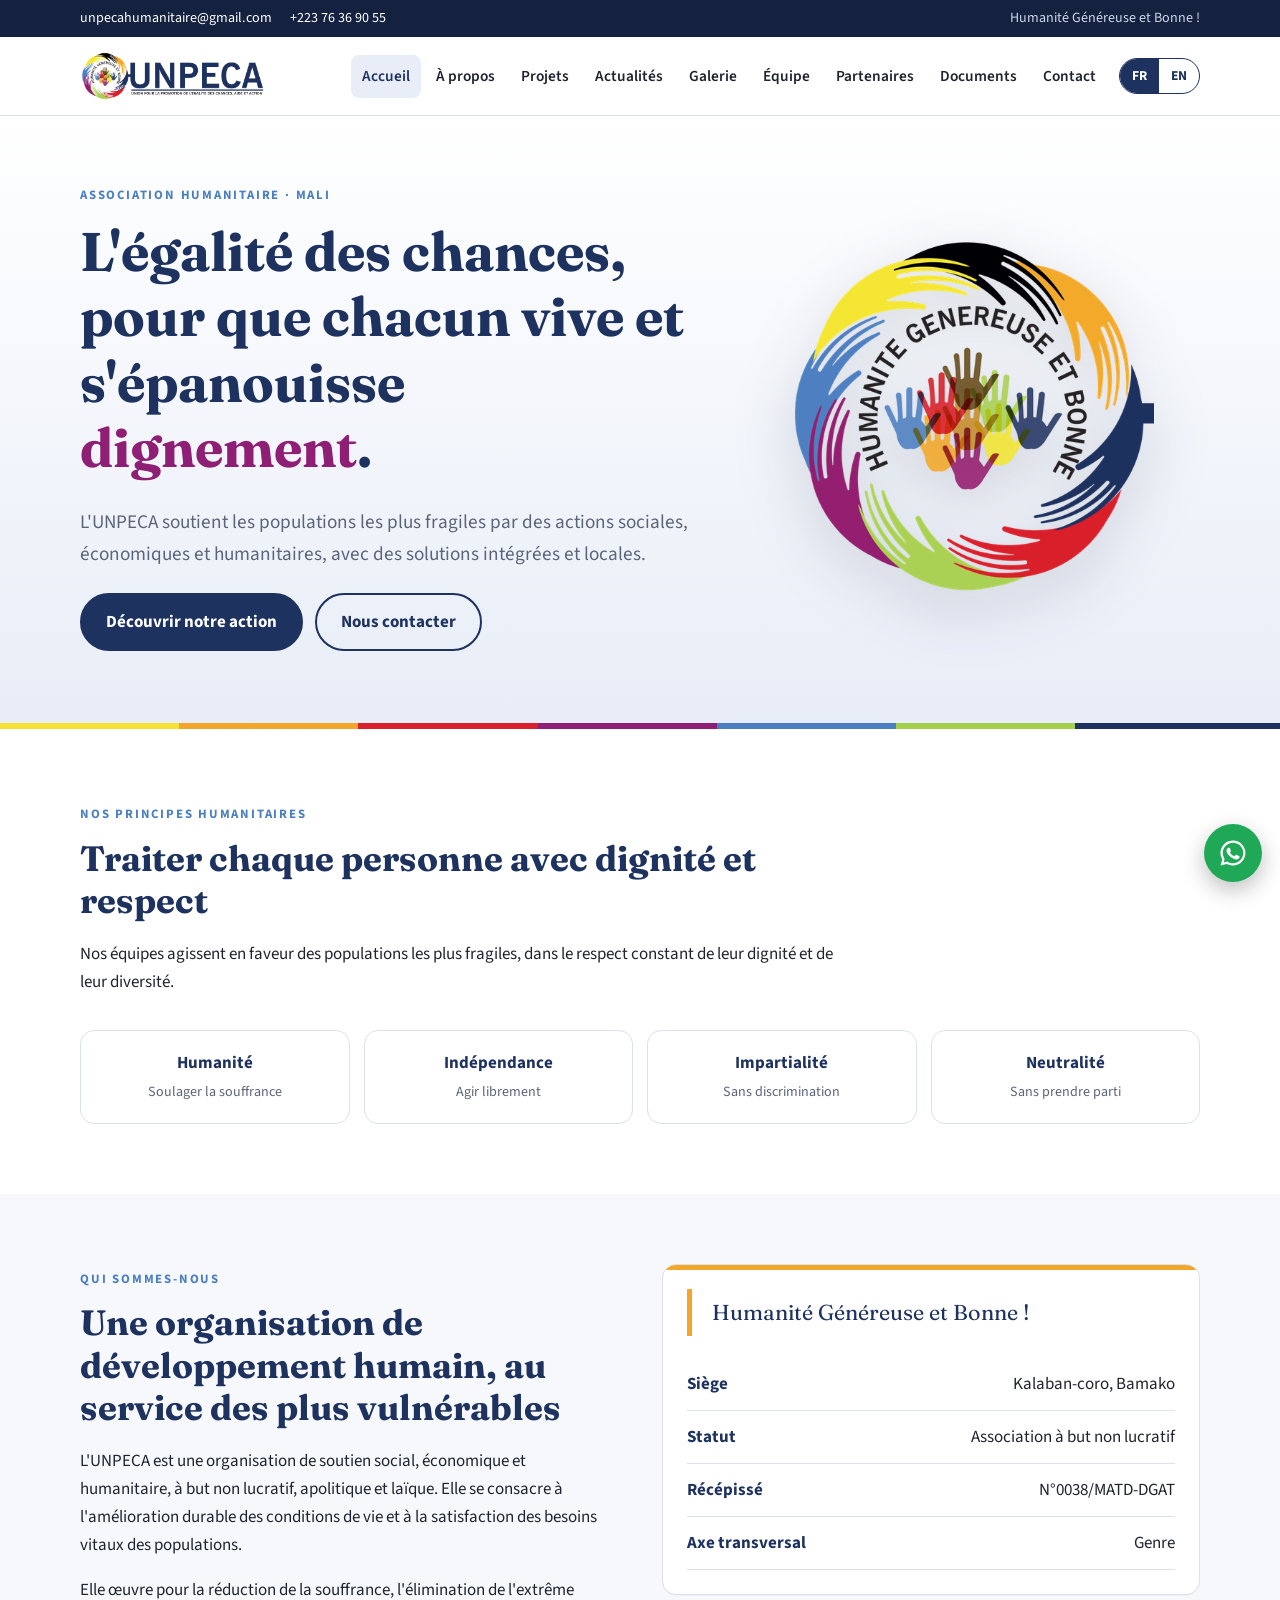
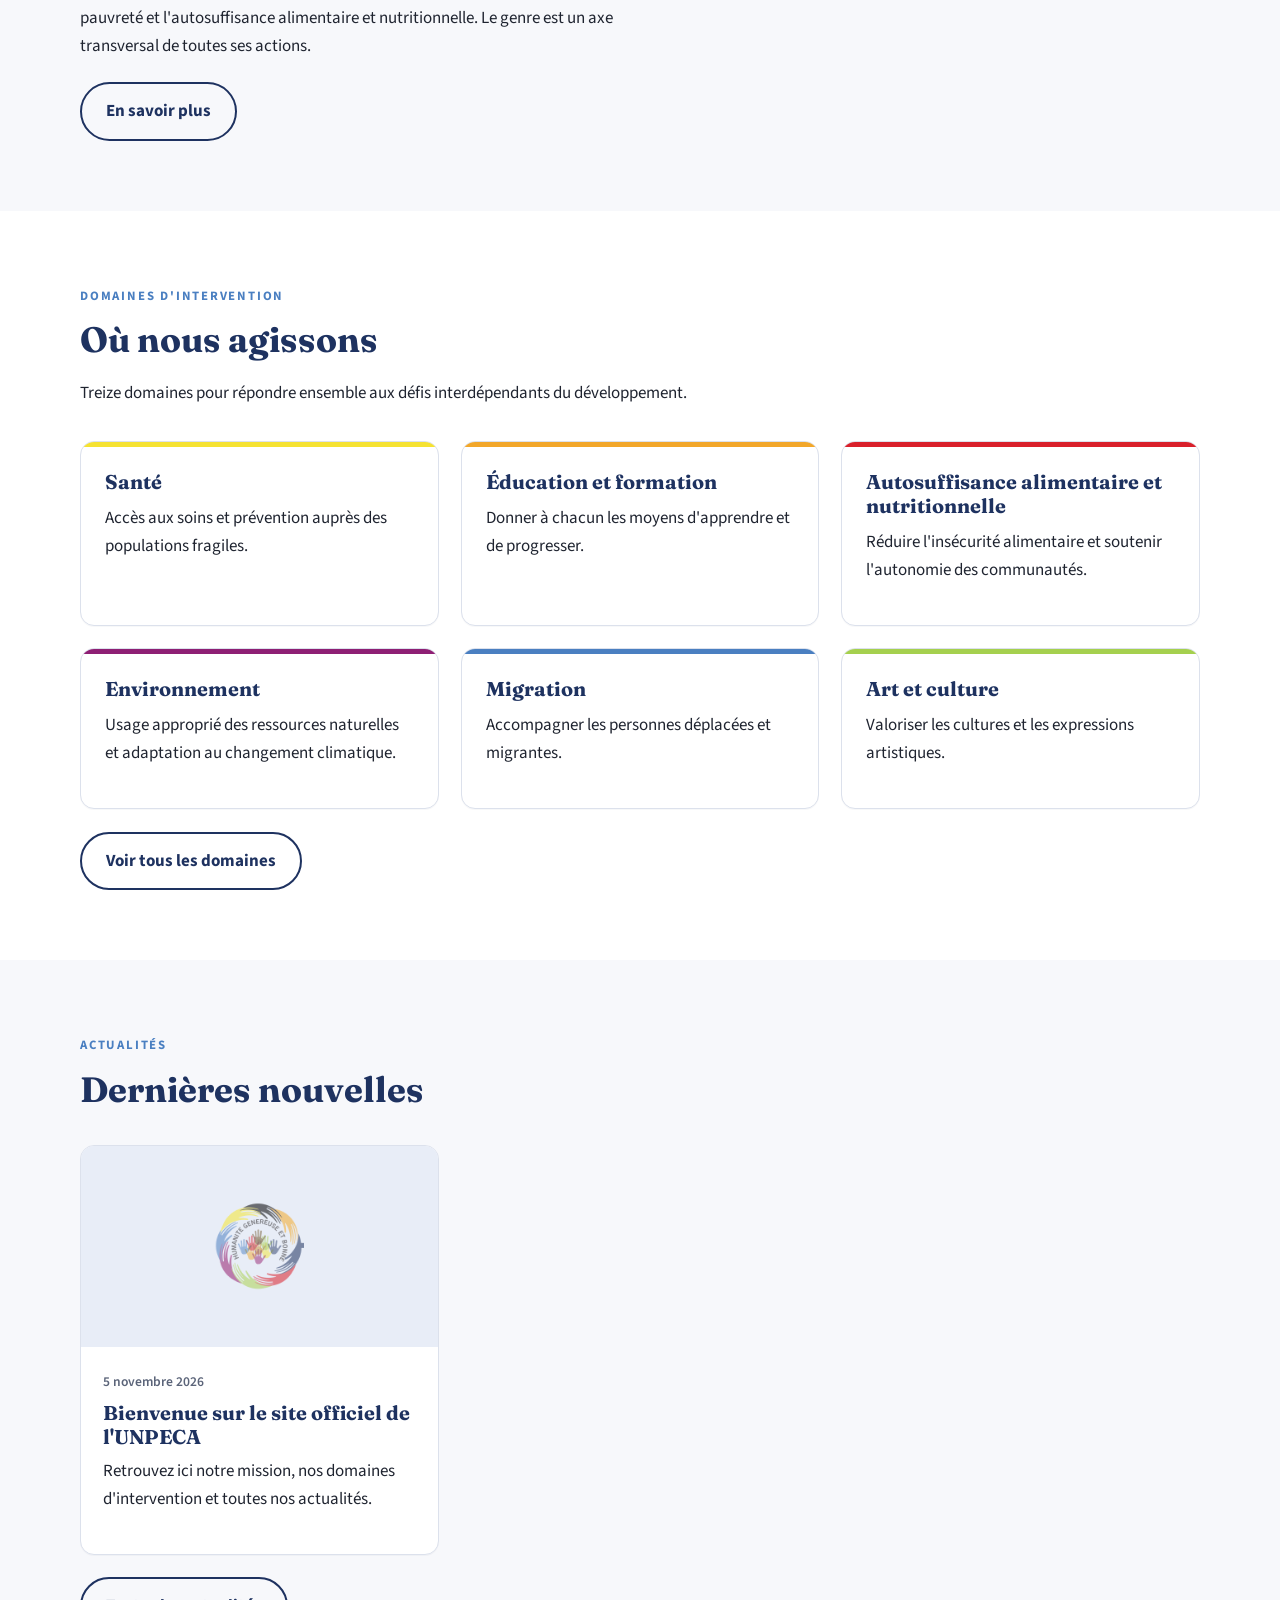
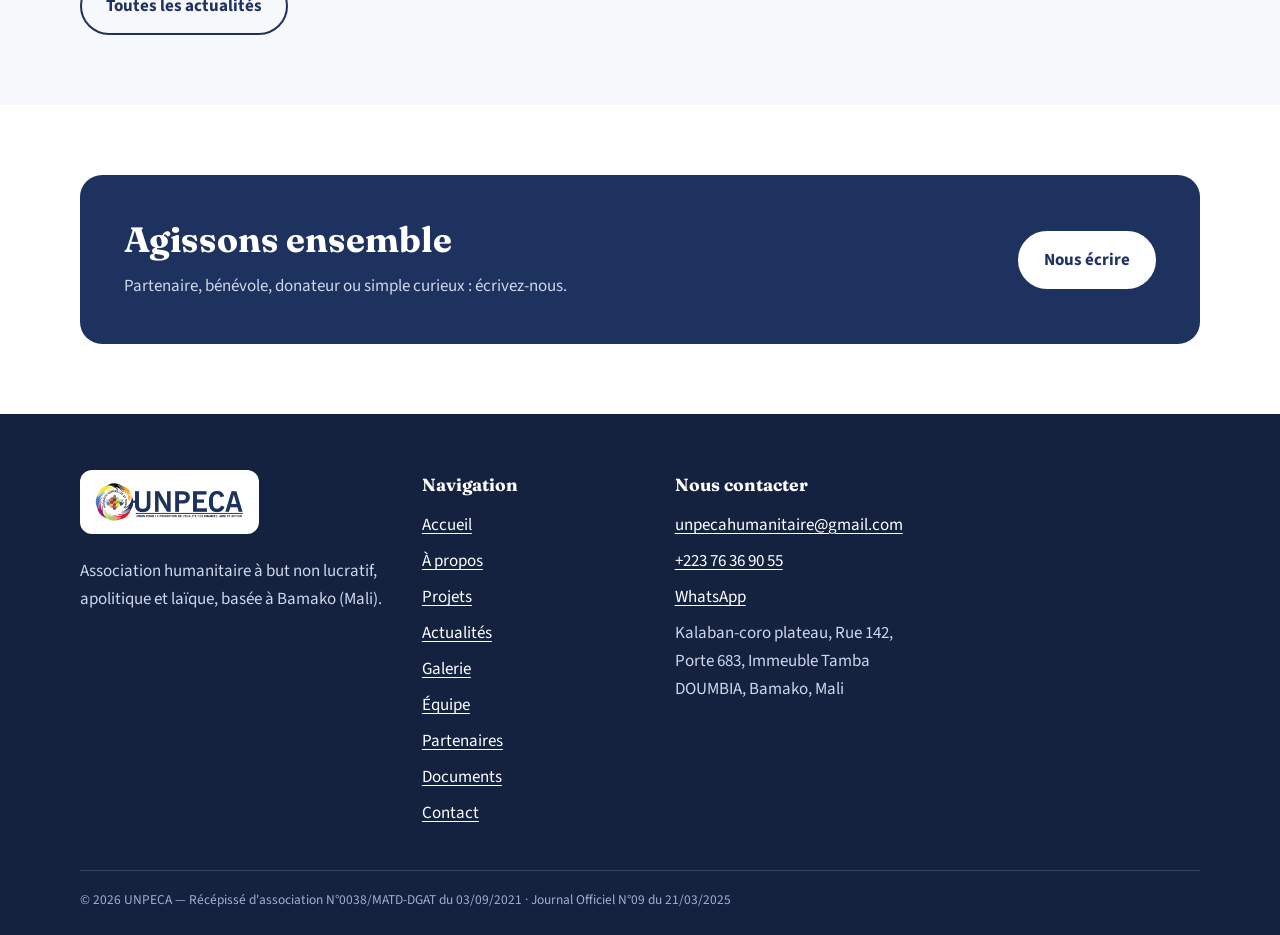
==== index.html @ 77f6852a "Add files via upload" ====
<!doctype html>
<html lang="fr" data-title-fr="Accueil — UNPECA" data-title-en="Home — UNPECA">
<head>
<meta charset="utf-8">
<meta name="viewport" content="width=device-width, initial-scale=1">
<title>Accueil — UNPECA</title>
<meta name="description" content="UNPECA, Union pour la promotion de l'égalité des chances, aide et action : association humanitaire basée à Bamako, Mali.">
<meta property="og:title" content="Accueil — UNPECA">
<meta property="og:description" content="UNPECA, Union pour la promotion de l'égalité des chances, aide et action : association humanitaire basée à Bamako, Mali.">
<meta property="og:type" content="website">
<meta name="theme-color" content="#1E3260">
<link rel="icon" type="image/png" href="assets/favicon.png">
<link rel="apple-touch-icon" href="assets/favicon.png">
<link rel="preconnect" href="https://fonts.googleapis.com">
<link rel="preconnect" href="https://fonts.gstatic.com" crossorigin>
<link href="https://fonts.googleapis.com/css2?family=Fraunces:opsz,wght@9..144,600;9..144,700&family=Source+Sans+3:wght@400;600;700&display=swap" rel="stylesheet">
<link rel="stylesheet" href="css/style.css">
</head>
<body>
<a class="skip" href="#contenu"><span class="fr">Aller au contenu</span><span class="en">Skip to content</span></a>
<div class="topbar"><div class="wrap">
  <div class="tb-left">
    <a href="mailto:unpecahumanitaire@gmail.com">unpecahumanitaire@gmail.com</a>
    <a href="tel:+22376369055">+223 76 36 90 55</a>
  </div>
  <span class="hide-sm"><span class="fr">Humanité Généreuse et Bonne !</span><span class="en">Generous and Kind Humanity!</span></span>
</div></div>
<header class="site"><div class="wrap">
  <a class="brand" href="index.html" aria-label="UNPECA — Accueil / Home"><img src="assets/logo-web.png" alt="UNPECA — Union pour la promotion de l'égalité des chances, aide et action" width="186" height="54"></a>
  <button class="burger" aria-label="Menu" aria-expanded="false"><svg viewBox="0 0 24 24" fill="none" stroke="currentColor" stroke-width="2" stroke-linecap="round" aria-hidden="true"><path d="M4 7h16M4 12h16M4 17h16"/></svg></button>
  <nav class="main" aria-label="Navigation principale">
    <a href="index.html" aria-current="page"><span class="fr">Accueil</span><span class="en">Home</span></a><a href="a-propos.html"><span class="fr">À propos</span><span class="en">About</span></a><a href="projets.html"><span class="fr">Projets</span><span class="en">Programmes</span></a><a href="actualites.html"><span class="fr">Actualités</span><span class="en">News</span></a><a href="galerie.html"><span class="fr">Galerie</span><span class="en">Gallery</span></a><a href="equipe.html"><span class="fr">Équipe</span><span class="en">Team</span></a><a href="partenaires.html"><span class="fr">Partenaires</span><span class="en">Partners</span></a><a href="documents.html"><span class="fr">Documents</span><span class="en">Documents</span></a><a href="contact.html"><span class="fr">Contact</span><span class="en">Contact</span></a>
    <div class="lang" role="group" aria-label="Langue / Language">
      <button type="button" data-lang="fr" aria-pressed="true">FR</button>
      <button type="button" data-lang="en" aria-pressed="false">EN</button>
    </div>
  </nav>
</div></header>
<main id="contenu">


<section class="hero"><div class="wrap">
  <div>
    <span class="eyebrow"><span class="fr">Association humanitaire · Mali</span><span class="en">Humanitarian association · Mali</span></span>
    <h1><span class="fr">L'égalité des chances, pour que chacun vive et s'épanouisse <span class="accent">dignement</span>.</span><span class="en">Equal opportunities, so that everyone can live and flourish <span class="accent">with dignity</span>.</span></h1>
    <p class="lead"><span class="fr">L'UNPECA soutient les populations les plus fragiles par des actions sociales, économiques et humanitaires, avec des solutions intégrées et locales.</span><span class="en">UNPECA supports the most vulnerable populations through social, economic and humanitarian action, with integrated, locally-led solutions.</span></p>
    <div class="btn-row">
      <a class="btn" href="projets.html"><span class="fr">Découvrir notre action</span><span class="en">Discover our work</span></a>
      <a class="btn ghost" href="contact.html"><span class="fr">Nous contacter</span><span class="en">Contact us</span></a>
    </div>
  </div>
  <div class="hero-art"><img src="assets/emblem-512.png" alt="Emblème de l'UNPECA : des mains de toutes les couleurs réunies en cercle" width="420" height="420"></div>
</div></section>
<div class="colorbar"></div>

<section class="block"><div class="wrap">
  <div class="section-head">
    <span class="eyebrow"><span class="fr">Nos principes humanitaires</span><span class="en">Our humanitarian principles</span></span>
    <h2><span class="fr">Traiter chaque personne avec dignité et respect</span><span class="en">Treating every person with dignity and respect</span></h2>
    <p class="fr">Nos équipes agissent en faveur des populations les plus fragiles, dans le respect constant de leur dignité et de leur diversité.</p><p class="en">Our teams act for the most vulnerable populations, with constant respect for their dignity and diversity.</p>
  </div>
  <div class="principles">
    <div class="pill"><span class="fr">Humanité</span><span class="en">Humanity</span><small><span class="fr">Soulager la souffrance</span><span class="en">Relieving suffering</span></small></div>
    <div class="pill"><span class="fr">Indépendance</span><span class="en">Independence</span><small><span class="fr">Agir librement</span><span class="en">Acting freely</span></small></div>
    <div class="pill"><span class="fr">Impartialité</span><span class="en">Impartiality</span><small><span class="fr">Sans discrimination</span><span class="en">Without discrimination</span></small></div>
    <div class="pill"><span class="fr">Neutralité</span><span class="en">Neutrality</span><small><span class="fr">Sans prendre parti</span><span class="en">Taking no side</span></small></div>
  </div>
</div></section>

<section class="block alt"><div class="wrap split">
  <div>
    <span class="eyebrow"><span class="fr">Qui sommes-nous</span><span class="en">Who we are</span></span>
    <h2><span class="fr">Une organisation de développement humain, au service des plus vulnérables</span><span class="en">A human development organisation serving the most vulnerable</span></h2>
    <p class="fr">L'UNPECA est une organisation de soutien social, économique et humanitaire, à but non lucratif, apolitique et laïque. Elle se consacre à l'amélioration durable des conditions de vie et à la satisfaction des besoins vitaux des populations.</p><p class="en">UNPECA is a non-profit, non-political and secular organisation providing social, economic and humanitarian support. It is dedicated to lasting improvement of living conditions and to meeting people's vital needs.</p>
    <p class="fr">Elle œuvre pour la réduction de la souffrance, l'élimination de l'extrême pauvreté et l'autosuffisance alimentaire et nutritionnelle. Le genre est un axe transversal de toutes ses actions.</p><p class="en">It works to reduce suffering, eliminate extreme poverty and achieve food and nutrition self-sufficiency. Gender is a cross-cutting axis of all its actions.</p>
    <div class="btn-row"><a class="btn ghost" href="a-propos.html"><span class="fr">En savoir plus</span><span class="en">Learn more</span></a></div>
  </div>
  <div class="card top" style="--c:var(--orange)">
    <p class="quote"><span class="fr">Humanité Généreuse et Bonne !</span><span class="en">Generous and Kind Humanity!</span></p>
    <ul class="facts">
      <li><b><span class="fr">Siège</span><span class="en">Headquarters</span></b><span>Kalaban-coro, Bamako</span></li>
      <li><b><span class="fr">Statut</span><span class="en">Status</span></b><span><span class="fr">Association à but non lucratif</span><span class="en">Non-profit association</span></span></li>
      <li><b><span class="fr">Récépissé</span><span class="en">Receipt</span></b><span>N°0038/MATD-DGAT</span></li>
      <li><b><span class="fr">Axe transversal</span><span class="en">Cross-cutting axis</span></b><span><span class="fr">Genre</span><span class="en">Gender</span></span></li>
    </ul>
  </div>
</div></section>

<section class="block"><div class="wrap">
  <div class="section-head">
    <span class="eyebrow"><span class="fr">Domaines d'intervention</span><span class="en">Areas of work</span></span>
    <h2><span class="fr">Où nous agissons</span><span class="en">Where we work</span></h2>
    <p class="fr">Treize domaines pour répondre ensemble aux défis interdépendants du développement.</p><p class="en">Thirteen areas to tackle the interdependent challenges of development together.</p>
  </div>
  <div class="grid g3"><div class="card top" style="--c:var(--yellow)"><h3><span class="fr">Santé</span><span class="en">Health</span></h3><p class="fr">Accès aux soins et prévention auprès des populations fragiles.</p><p class="en">Access to care and prevention for vulnerable populations.</p></div><div class="card top" style="--c:var(--orange)"><h3><span class="fr">Éducation et formation</span><span class="en">Education and training</span></h3><p class="fr">Donner à chacun les moyens d'apprendre et de progresser.</p><p class="en">Giving everyone the means to learn and progress.</p></div><div class="card top" style="--c:var(--red)"><h3><span class="fr">Autosuffisance alimentaire et nutritionnelle</span><span class="en">Food and nutrition self-sufficiency</span></h3><p class="fr">Réduire l'insécurité alimentaire et soutenir l'autonomie des communautés.</p><p class="en">Reducing food insecurity and supporting community self-reliance.</p></div><div class="card top" style="--c:var(--purple)"><h3><span class="fr">Environnement</span><span class="en">Environment</span></h3><p class="fr">Usage approprié des ressources naturelles et adaptation au changement climatique.</p><p class="en">Sound use of natural resources and adaptation to climate change.</p></div><div class="card top" style="--c:var(--blue)"><h3><span class="fr">Migration</span><span class="en">Migration</span></h3><p class="fr">Accompagner les personnes déplacées et migrantes.</p><p class="en">Supporting displaced and migrant people.</p></div><div class="card top" style="--c:var(--green)"><h3><span class="fr">Art et culture</span><span class="en">Arts and culture</span></h3><p class="fr">Valoriser les cultures et les expressions artistiques.</p><p class="en">Promoting cultures and artistic expression.</p></div></div>
  <div class="btn-row"><a class="btn ghost" href="projets.html"><span class="fr">Voir tous les domaines</span><span class="en">See all areas</span></a></div>
</div></section>

<section class="block alt"><div class="wrap">
  <div class="section-head">
    <span class="eyebrow"><span class="fr">Actualités</span><span class="en">News</span></span>
    <h2><span class="fr">Dernières nouvelles</span><span class="en">Latest news</span></h2>
  </div>
  <div class="grid g3" data-news="3"></div>
  <div class="btn-row"><a class="btn ghost" href="actualites.html"><span class="fr">Toutes les actualités</span><span class="en">All news</span></a></div>
</div></section>

<section class="block"><div class="wrap">
  <div class="cta">
    <div>
      <h2><span class="fr">Agissons ensemble</span><span class="en">Let's act together</span></h2>
      <p class="fr">Partenaire, bénévole, donateur ou simple curieux : écrivez-nous.</p><p class="en">Partner, volunteer, donor or simply curious: get in touch.</p>
    </div>
    <a class="btn" href="contact.html"><span class="fr">Nous écrire</span><span class="en">Write to us</span></a>
  </div>
</div></section>

<script type="application/ld+json">
{"@context": "https://schema.org", "@type": "NGO", "name": "UNPECA", "alternateName": "Union pour la Promotion de l'Égalité des Chances, Aide et Action", "email": "unpecahumanitaire@gmail.com", "telephone": "+22376369055", "address": {"@type": "PostalAddress", "streetAddress": "Kalaban-coro plateau, Rue 142, Porte 683", "addressLocality": "Bamako", "addressCountry": "ML"}}
</script>

</main>
<footer class="site"><div class="wrap">
  <div class="foot-grid">
    <div>
      <div class="foot-logo"><img src="assets/logo-web.png" alt="UNPECA" width="151" height="44"></div>
      <p class="fr">Association humanitaire à but non lucratif, apolitique et laïque, basée à Bamako (Mali).</p><p class="en">Non-profit, non-political and secular humanitarian association based in Bamako (Mali).</p>
    </div>
    <div>
      <h4><span class="fr">Navigation</span><span class="en">Navigation</span></h4>
      <ul><li><a href="index.html"><span class="fr">Accueil</span><span class="en">Home</span></a></li><li><a href="a-propos.html"><span class="fr">À propos</span><span class="en">About</span></a></li><li><a href="projets.html"><span class="fr">Projets</span><span class="en">Programmes</span></a></li><li><a href="actualites.html"><span class="fr">Actualités</span><span class="en">News</span></a></li><li><a href="galerie.html"><span class="fr">Galerie</span><span class="en">Gallery</span></a></li><li><a href="equipe.html"><span class="fr">Équipe</span><span class="en">Team</span></a></li><li><a href="partenaires.html"><span class="fr">Partenaires</span><span class="en">Partners</span></a></li><li><a href="documents.html"><span class="fr">Documents</span><span class="en">Documents</span></a></li><li><a href="contact.html"><span class="fr">Contact</span><span class="en">Contact</span></a></li></ul>
    </div>
    <div>
      <h4><span class="fr">Nous contacter</span><span class="en">Contact us</span></h4>
      <ul>
        <li><a href="mailto:unpecahumanitaire@gmail.com">unpecahumanitaire@gmail.com</a></li>
        <li><a href="tel:+22376369055">+223 76 36 90 55</a></li>
        <li><a href="https://wa.me/22376369055?text=Bonjour%20UNPECA%2C%20" target="_blank" rel="noopener">WhatsApp</a></li>
        <li><span class="fr">Kalaban-coro plateau, Rue 142, Porte 683, Immeuble Tamba DOUMBIA, Bamako, Mali</span><span class="en">Kalaban-coro plateau, Street 142, Door 683, Tamba DOUMBIA Building, Bamako, Mali</span></li>
      </ul>
    </div>
    <div>
      <h4><span class="fr">Suivez-nous</span><span class="en">Follow us</span></h4>
      <div class="social" data-social></div>
    </div>
  </div>
  <div class="legal">
    © 2026 UNPECA — <span class="fr">Récépissé d'association</span><span class="en">Association receipt</span> N°0038/MATD-DGAT <span class="fr">du</span><span class="en">of</span> 03/09/2021 · <span class="fr">Journal Officiel</span><span class="en">Official Gazette</span> N°09 <span class="fr">du</span><span class="en">of</span> 21/03/2025
  </div>
</div></footer>
<a class="wa-float" href="https://wa.me/22376369055?text=Bonjour%20UNPECA%2C%20" target="_blank" rel="noopener" aria-label="WhatsApp"><svg viewBox="0 0 24 24" aria-hidden="true"><path d="M12 2a10 10 0 0 0-8.6 15.1L2 22l5-1.3A10 10 0 1 0 12 2zm0 18.2c-1.5 0-3-.4-4.2-1.2l-.3-.2-3 .8.8-2.9-.2-.3A8.2 8.2 0 1 1 12 20.2zm4.5-6.1c-.2-.1-1.5-.7-1.7-.8-.2-.1-.4-.1-.6.1l-.8 1c-.1.2-.3.2-.5.1-1.4-.7-2.4-1.3-3.3-2.9-.2-.3.2-.3.7-1.1.1-.2 0-.3 0-.5l-.8-1.8c-.2-.5-.4-.4-.6-.4h-.5c-.2 0-.5.1-.7.3-.8.8-1 1.6-.9 2.4.2 1 .7 1.9 1.5 2.9 1.4 1.8 3.3 3 5.4 3.6 1.2.3 1.9.2 2.5-.2.4-.3.9-.8 1-1.4.1-.4 0-.7-.1-.8z"/></svg></a>
<script src="js/main.js" defer></script>
</body>
</html>
---- css/style.css ----
/* UNPECA — feuille de style */
:root{
  --navy:#1E3260;
  --navy-dark:#14213F;
  --navy-soft:#E8EDF7;
  --ink:#1F2430;
  --muted:#5B6479;
  --line:#DCE1EC;
  --bg:#FFFFFF;
  --paper:#F7F8FB;
  --yellow:#F5E232;
  --orange:#F2A72A;
  --red:#D9202B;
  --green:#A5D04E;
  --blue:#4A7FC1;
  --purple:#8E1F74;
  --radius:14px;
  --shadow:0 6px 24px rgba(20,33,63,.10);
  --maxw:1160px;
  --font-body:"Source Sans 3","Segoe UI",system-ui,-apple-system,Roboto,Arial,sans-serif;
  --font-display:"Fraunces",Georgia,"Times New Roman",serif;
}
*{box-sizing:border-box}
html{scroll-behavior:smooth}
body{margin:0;font-family:var(--font-body);color:var(--ink);background:var(--bg);line-height:1.65;font-size:17px;-webkit-font-smoothing:antialiased}
img{max-width:100%;display:block}
a{color:var(--navy);text-decoration-thickness:1px;text-underline-offset:3px}
a:hover{color:var(--blue)}
.wrap{max-width:var(--maxw);margin:0 auto;padding:0 20px}
h1,h2,h3{font-family:var(--font-display);color:var(--navy);line-height:1.2;margin:0 0 .5em;font-weight:700}
h1{font-size:clamp(2rem,5vw,3.4rem)}
h2{font-size:clamp(1.55rem,3.2vw,2.2rem)}
h3{font-size:1.25rem}
p{margin:0 0 1em}
.lead{font-size:1.2rem;color:var(--muted);max-width:62ch}
.eyebrow{display:inline-block;font-size:.8rem;letter-spacing:.14em;text-transform:uppercase;font-weight:700;color:var(--blue);margin-bottom:.8rem}
.skip{position:absolute;left:-999px;top:0;background:var(--navy);color:#fff;padding:10px 16px;z-index:100}
.skip:focus{left:10px;top:10px}

/* langue : un seul des deux est visible */
html[lang="fr"] .en{display:none !important}
html[lang="en"] .fr{display:none !important}

/* en-tête */
.topbar{background:var(--navy-dark);color:#cfd7ea;font-size:.88rem}
.topbar .wrap{display:flex;gap:18px;justify-content:space-between;align-items:center;padding-top:7px;padding-bottom:7px;flex-wrap:wrap}
.topbar a{color:#fff;text-decoration:none}
.topbar a:hover{text-decoration:underline;color:#fff}
.topbar .tb-left{display:flex;gap:18px;flex-wrap:wrap}
header.site{position:sticky;top:0;z-index:50;background:rgba(255,255,255,.96);backdrop-filter:blur(8px);border-bottom:1px solid var(--line)}
header.site .wrap{display:flex;align-items:center;justify-content:space-between;gap:16px;min-height:78px}
.brand img{height:54px;width:auto}
nav.main{display:flex;align-items:center;gap:4px}
nav.main a{display:block;white-space:nowrap;padding:9px 11px;border-radius:8px;text-decoration:none;color:var(--ink);font-weight:600;font-size:.96rem}
nav.main a:hover{background:var(--navy-soft);color:var(--navy)}
nav.main a[aria-current="page"]{color:var(--navy);background:var(--navy-soft)}
.lang{display:flex;border:1.5px solid var(--navy);border-radius:999px;overflow:hidden;margin-left:8px}
.lang button{border:0;background:transparent;color:var(--navy);font:inherit;font-weight:700;font-size:.85rem;padding:6px 12px;cursor:pointer}
.lang button[aria-pressed="true"]{background:var(--navy);color:#fff}
.burger{display:none;background:none;border:1.5px solid var(--line);border-radius:10px;width:44px;height:44px;cursor:pointer;color:var(--navy)}
.burger svg{width:22px;height:22px}

/* boutons */
.btn{display:inline-flex;align-items:center;gap:8px;padding:13px 24px;border-radius:999px;font-weight:700;text-decoration:none;border:2px solid var(--navy);background:var(--navy);color:#fff;cursor:pointer;font:inherit;font-weight:700;transition:transform .15s,background .15s}
.btn:hover{background:var(--navy-dark);color:#fff;transform:translateY(-1px)}
.btn.ghost{background:transparent;color:var(--navy)}
.btn.ghost:hover{background:var(--navy-soft);color:var(--navy)}
.btn.wa{background:#1FA855;border-color:#1FA855}
.btn.wa:hover{background:#178a45}
.btn-row{display:flex;gap:12px;flex-wrap:wrap;margin-top:1.4rem}

/* hero */
.hero{position:relative;overflow:hidden;background:linear-gradient(180deg,#fff 0%,var(--navy-soft) 100%)}
.hero .wrap{display:grid;grid-template-columns:1.15fr .85fr;gap:40px;align-items:center;padding-top:64px;padding-bottom:72px}
.hero h1 span.accent{color:var(--purple)}
.hero-art{display:flex;justify-content:center}
.hero-art img{width:min(420px,80%);height:auto;filter:drop-shadow(0 18px 30px rgba(20,33,63,.18));animation:float 9s ease-in-out infinite}
@keyframes float{50%{transform:translateY(-8px) rotate(1.5deg)}}
@media (prefers-reduced-motion:reduce){.hero-art img{animation:none}html{scroll-behavior:auto}}
.colorbar{height:6px;background:linear-gradient(90deg,var(--yellow) 0 14%,var(--orange) 14% 28%,var(--red) 28% 42%,var(--purple) 42% 56%,var(--blue) 56% 70%,var(--green) 70% 84%,var(--navy) 84% 100%)}
.page-hero{background:var(--navy);color:#fff;padding:54px 0 46px}
.page-hero h1{color:#fff;margin-bottom:.3em}
.page-hero p{color:#cfd7ea;max-width:62ch;margin:0;font-size:1.1rem}
.page-hero .eyebrow{color:var(--yellow)}

/* sections */
section.block{padding:70px 0}
section.alt{background:var(--paper)}
.section-head{max-width:760px;margin-bottom:34px}
.grid{display:grid;gap:22px}
.g2{grid-template-columns:repeat(2,1fr)}
.g3{grid-template-columns:repeat(3,1fr)}
.g4{grid-template-columns:repeat(4,1fr)}
.card{background:#fff;border:1px solid var(--line);border-radius:var(--radius);padding:24px;box-shadow:0 1px 0 rgba(20,33,63,.03);position:relative;overflow:hidden}
.card.top::before{content:"";position:absolute;left:0;right:0;top:0;height:5px;background:var(--c,var(--navy))}
.card h3{margin-top:.2em}
.card p:last-child{margin-bottom:0}
.principles{display:grid;grid-template-columns:repeat(4,1fr);gap:14px}
.pill{background:#fff;border:1px solid var(--line);border-radius:var(--radius);padding:18px;text-align:center;font-weight:700;color:var(--navy)}
.pill small{display:block;font-weight:400;color:var(--muted);margin-top:4px;font-size:.88rem}
.quote{border-left:5px solid var(--orange);padding:6px 0 6px 20px;font-family:var(--font-display);font-size:1.35rem;color:var(--navy);max-width:44ch}
.split{display:grid;grid-template-columns:1fr 1fr;gap:44px;align-items:start}
.facts{list-style:none;margin:0;padding:0}
.facts li{padding:12px 0;border-bottom:1px solid var(--line);display:flex;gap:12px;justify-content:space-between}
.facts li b{color:var(--navy)}
.tag{display:inline-block;background:var(--navy-soft);color:var(--navy);border-radius:999px;padding:4px 12px;font-size:.85rem;font-weight:600;margin:0 6px 8px 0}
.cta{background:var(--navy);color:#fff;border-radius:22px;padding:44px;display:flex;gap:24px;align-items:center;justify-content:space-between;flex-wrap:wrap}
.cta h2{color:#fff;margin:0 0 .3em}
.cta p{margin:0;color:#cfd7ea}
.cta .btn{background:#fff;color:var(--navy);border-color:#fff}
.cta .btn:hover{background:var(--yellow);border-color:var(--yellow);color:var(--navy-dark)}
.empty{border:2px dashed var(--line);border-radius:var(--radius);padding:30px;text-align:center;color:var(--muted);background:#fff}

/* actualités */
.news-card{display:flex;flex-direction:column;padding:0}
.news-card .thumb{aspect-ratio:16/9;background:var(--navy-soft) center/cover no-repeat;display:flex;align-items:center;justify-content:center}
.news-card .thumb img.ph{width:90px;opacity:.55}
.news-card .body{padding:20px 22px 24px}
.news-card time{font-size:.85rem;color:var(--muted);font-weight:600}
.news-card h3{margin:.3em 0 .4em}
.news-card details summary{cursor:pointer;color:var(--blue);font-weight:700;margin-top:6px}

/* galerie */
.gallery{columns:3 260px;column-gap:16px}
.gallery figure{margin:0 0 16px;break-inside:avoid;border-radius:12px;overflow:hidden;background:#fff;border:1px solid var(--line);cursor:zoom-in}
.gallery img{width:100%}
.gallery figcaption{padding:10px 14px;font-size:.92rem;color:var(--muted)}
.videos{display:grid;grid-template-columns:repeat(auto-fill,minmax(300px,1fr));gap:20px}
.video{aspect-ratio:16/9;border-radius:12px;overflow:hidden;background:#000}
.video iframe{width:100%;height:100%;border:0}
.lightbox{position:fixed;inset:0;background:rgba(10,16,32,.92);display:none;align-items:center;justify-content:center;z-index:200;padding:20px;cursor:zoom-out}
.lightbox.open{display:flex}
.lightbox img{max-height:90vh;max-width:94vw;border-radius:8px}

/* équipe, partenaires, documents */
.person{text-align:center}
.person .avatar{width:120px;height:120px;border-radius:50%;margin:0 auto 14px;background:var(--navy-soft) center/cover no-repeat;display:flex;align-items:center;justify-content:center;color:var(--navy);font-family:var(--font-display);font-size:2.2rem;font-weight:700}
.person .role{color:var(--blue);font-weight:700;font-size:.92rem;margin-bottom:.5em}
.partner{display:flex;align-items:center;justify-content:center;min-height:110px;text-align:center;font-weight:700;color:var(--navy)}
.partner img{max-height:70px;width:auto}
.doc{display:flex;gap:16px;align-items:center;justify-content:space-between;flex-wrap:wrap}
.doc h3{margin:0 0 .2em;font-size:1.1rem}
.doc p{margin:0;color:var(--muted);font-size:.95rem}

/* contact */
.contact-grid{display:grid;grid-template-columns:1fr 1.1fr;gap:34px}
.info-list{list-style:none;margin:0 0 22px;padding:0}
.info-list li{display:flex;gap:14px;padding:11px 0;border-bottom:1px solid var(--line)}
.info-list svg{flex:0 0 22px;width:22px;height:22px;color:var(--blue);margin-top:3px}
form.contact label{display:block;font-weight:700;margin:0 0 6px;color:var(--navy)}
form.contact .row{margin-bottom:16px}
form.contact input,form.contact textarea,form.contact select{width:100%;padding:12px 14px;border:1.5px solid var(--line);border-radius:10px;font:inherit;background:#fff;color:var(--ink)}
form.contact input:focus,form.contact textarea:focus{outline:3px solid rgba(74,127,193,.35);border-color:var(--blue)}
form.contact textarea{min-height:150px;resize:vertical}
.hp{position:absolute;left:-9999px}
.form-note{font-size:.9rem;color:var(--muted)}
.form-msg{margin-top:14px;padding:12px 16px;border-radius:10px;display:none}
.form-msg.ok{display:block;background:#E8F6EC;color:#14532d}
.form-msg.err{display:block;background:#FDECEC;color:#7f1d1d}
.map{border-radius:var(--radius);overflow:hidden;border:1px solid var(--line);margin-top:22px}
.map iframe{width:100%;height:300px;border:0;display:block}

/* pied de page */
footer.site{background:var(--navy-dark);color:#cfd7ea;padding:56px 0 24px;margin-top:0}
footer.site a{color:#fff}
footer.site h4{color:#fff;font-family:var(--font-display);margin:0 0 12px;font-size:1.1rem}
.foot-grid{display:grid;grid-template-columns:1.4fr 1fr 1fr 1.2fr;gap:30px}
.foot-grid ul{list-style:none;margin:0;padding:0}
.foot-grid li{margin-bottom:8px}
.foot-logo{background:#fff;border-radius:12px;padding:10px 14px;display:inline-block;margin-bottom:14px}
.foot-logo img{height:44px;width:auto}
.social{display:flex;gap:10px;flex-wrap:wrap}
.social a{width:42px;height:42px;border-radius:50%;background:rgba(255,255,255,.1);display:flex;align-items:center;justify-content:center;transition:background .15s}
.social a:hover{background:var(--orange)}
.social svg{width:20px;height:20px;fill:#fff}
.legal{border-top:1px solid rgba(255,255,255,.14);margin-top:34px;padding-top:18px;font-size:.84rem;color:#9fb0d3}
.wa-float{position:fixed;right:18px;bottom:18px;z-index:60;background:#1FA855;color:#fff;width:58px;height:58px;border-radius:50%;display:flex;align-items:center;justify-content:center;box-shadow:0 8px 22px rgba(0,0,0,.25)}
.wa-float:hover{background:#178a45;color:#fff}
.wa-float svg{width:30px;height:30px;fill:#fff}

/* mobile */
@media (max-width:980px){
  .hero .wrap{grid-template-columns:1fr;padding-top:44px;padding-bottom:50px}
  .hero-art{order:-1}.hero-art img{width:200px}
  .g3,.g4{grid-template-columns:repeat(2,1fr)}
  .principles{grid-template-columns:repeat(2,1fr)}
  .split,.contact-grid{grid-template-columns:1fr}
  .foot-grid{grid-template-columns:1fr 1fr}
}
@media (max-width:1120px){
  .burger{display:inline-flex;align-items:center;justify-content:center}
  nav.main{position:absolute;left:0;right:0;top:100%;background:#fff;border-bottom:1px solid var(--line);flex-direction:column;align-items:stretch;padding:10px 16px 16px;display:none;box-shadow:0 14px 24px rgba(20,33,63,.12)}
  nav.main.open{display:flex}
  .lang{margin:8px 0 0;align-self:flex-start}
  header.site .wrap{position:relative}
}
@media (max-width:620px){
  body{font-size:16px}
  .g2,.g3,.g4{grid-template-columns:1fr}
  .foot-grid{grid-template-columns:1fr}
  .brand img{height:44px}
  section.block{padding:52px 0}
  .cta{padding:30px 24px}
  .topbar .tb-left span.hide-sm{display:none}
}
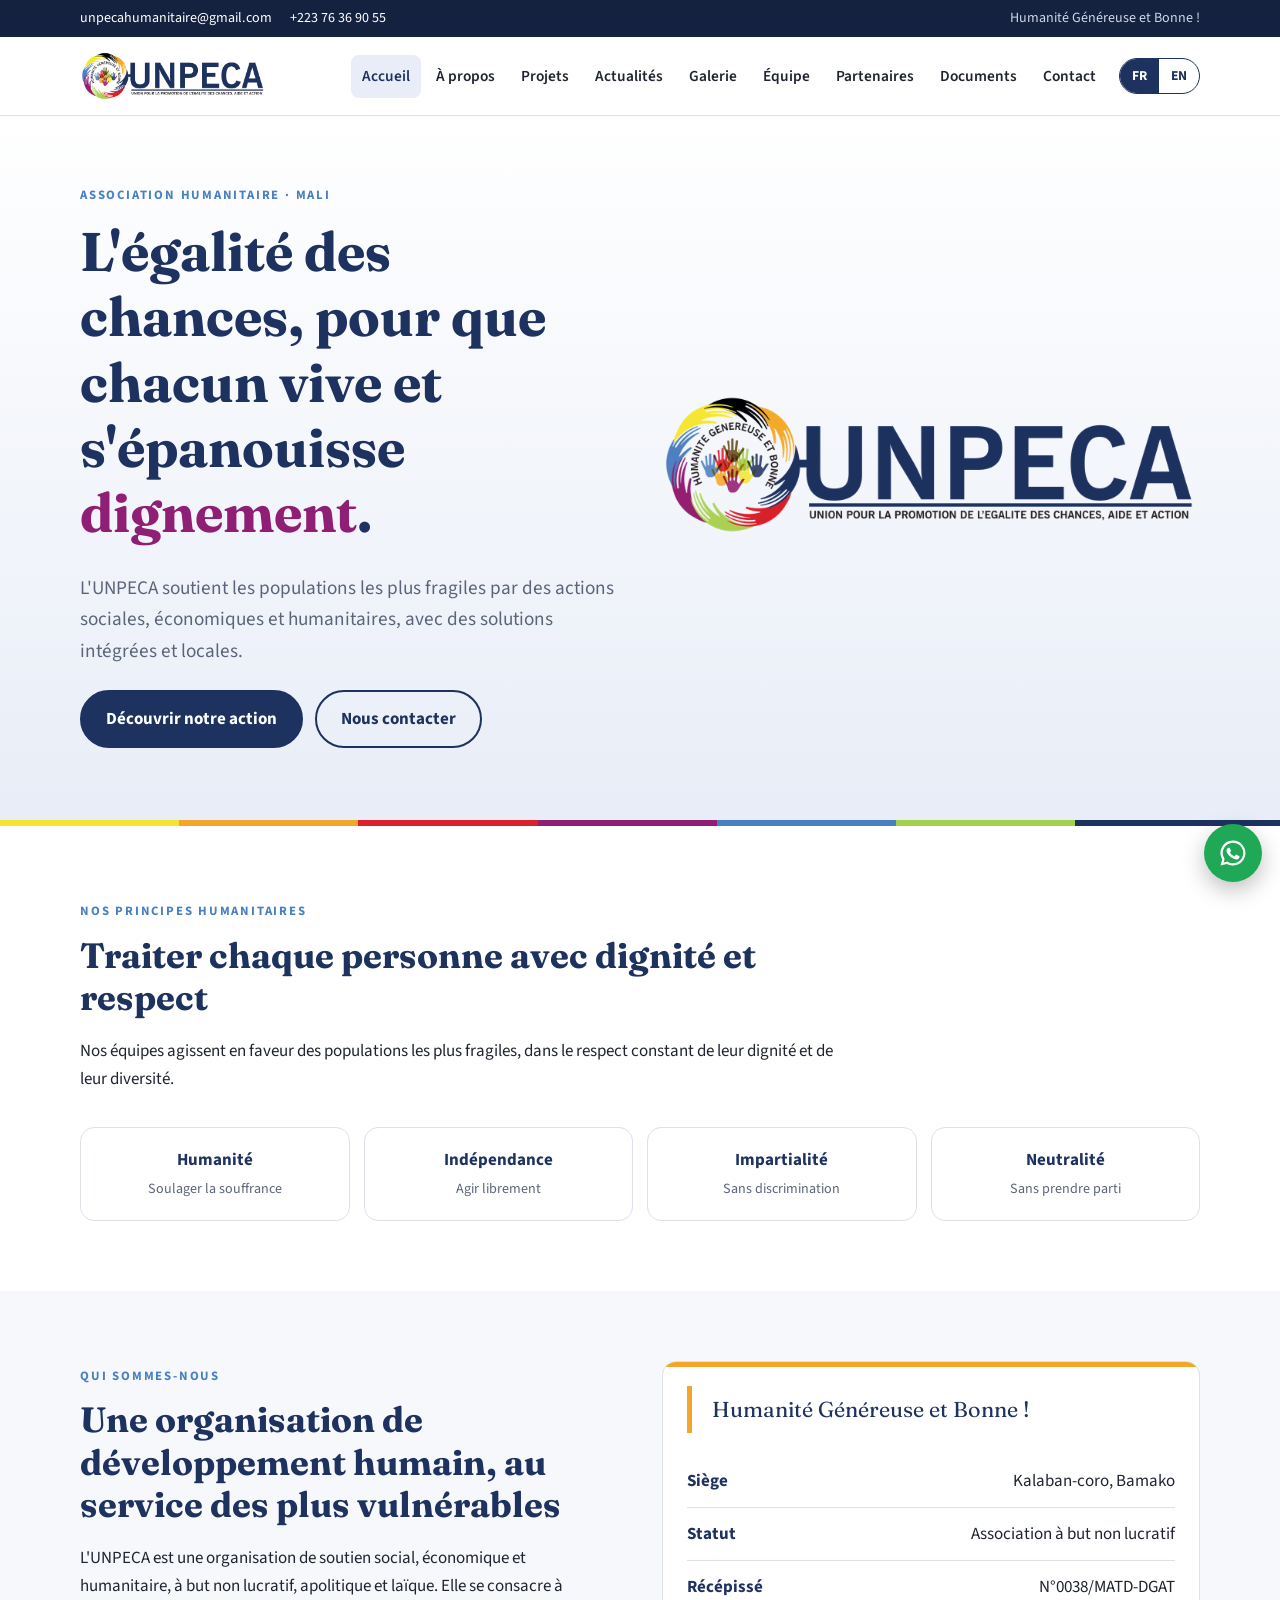
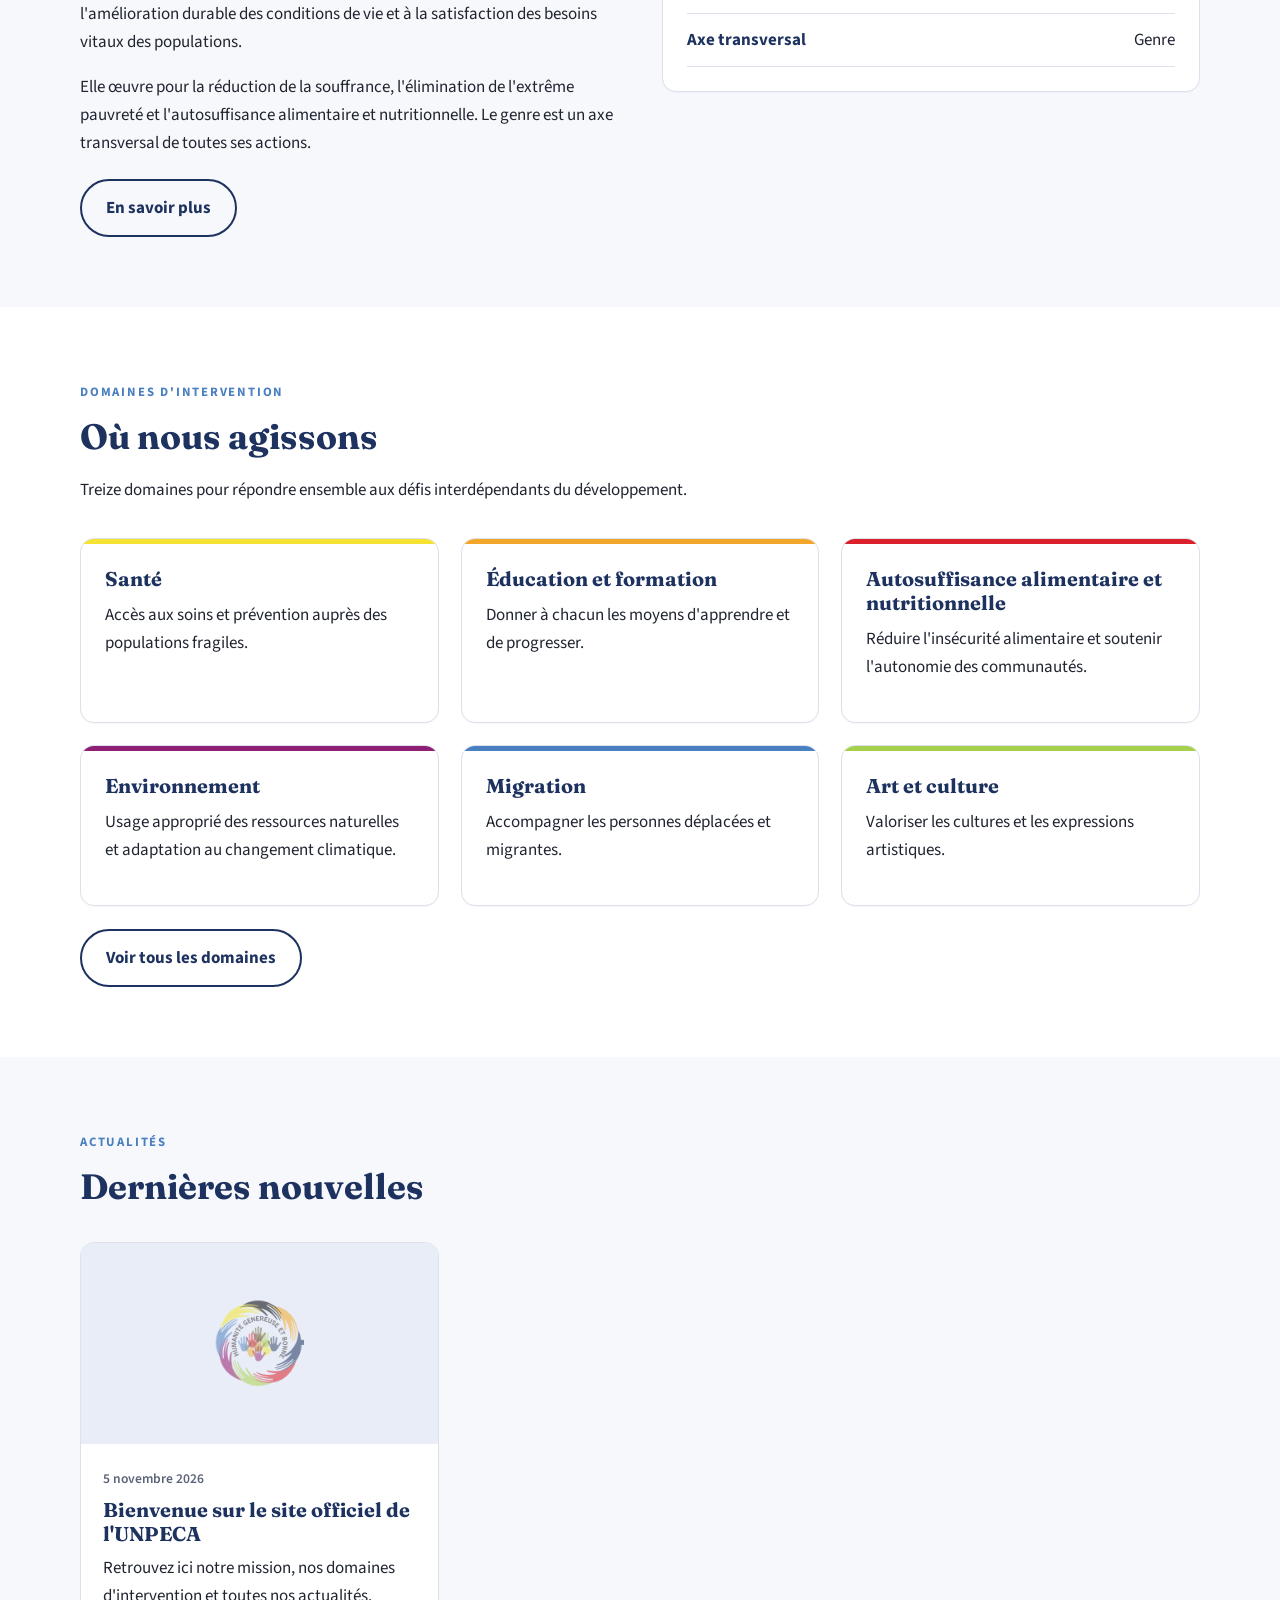
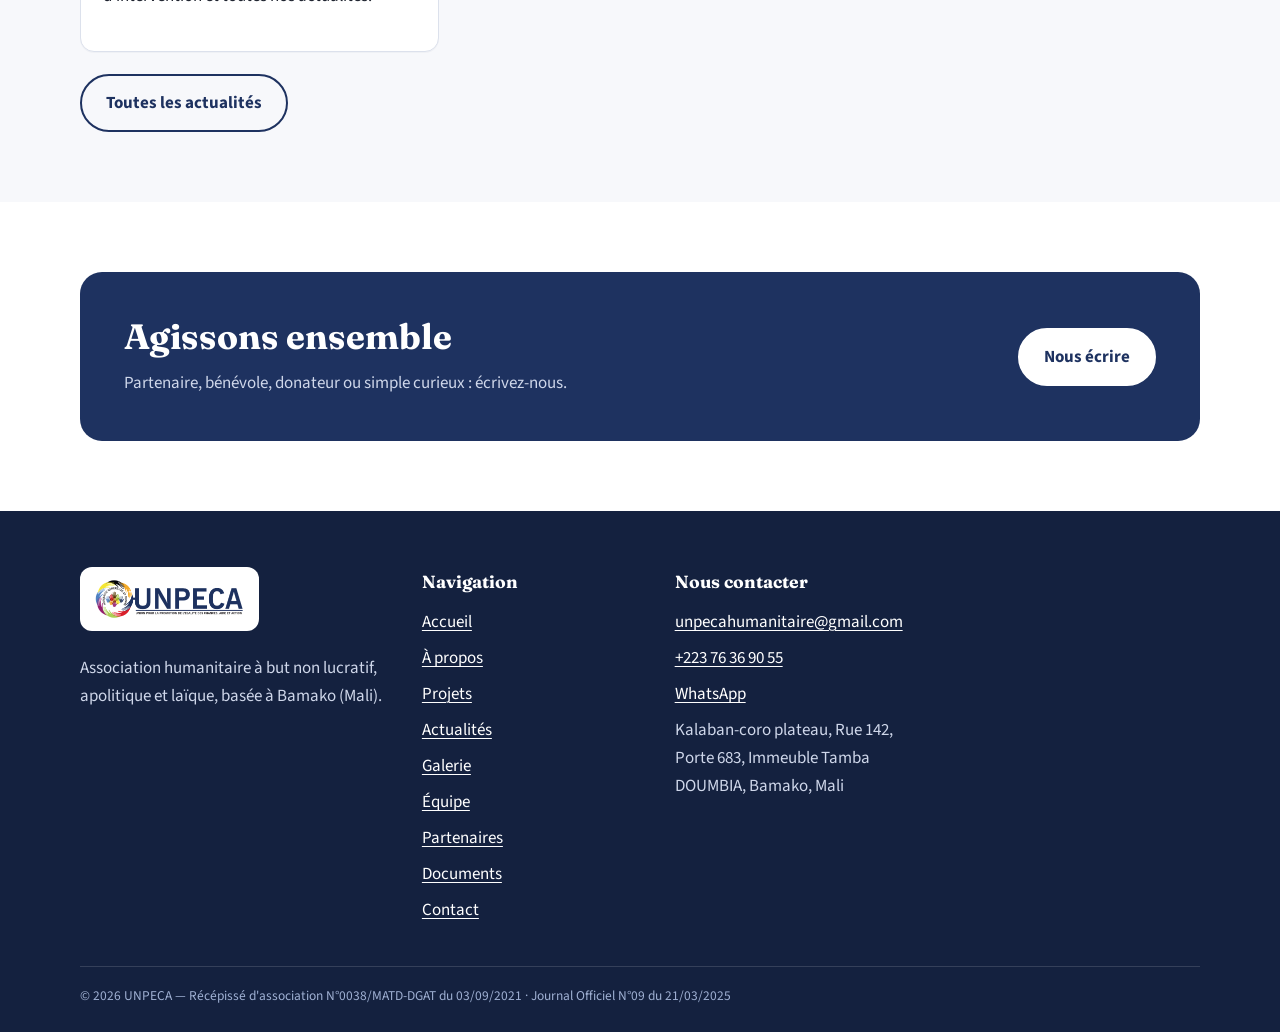
==== commit 739804be: "Add files via upload" ====
--- a/index.html
+++ b/index.html
@@ -49,7 +49,7 @@
       <a class="btn ghost" href="contact.html"><span class="fr">Nous contacter</span><span class="en">Contact us</span></a>
     </div>
   </div>
-  <div class="hero-art"><img src="assets/emblem-512.png" alt="Emblème de l'UNPECA : des mains de toutes les couleurs réunies en cercle" width="420" height="420"></div>
+  <div class="hero-art"><img src="assets/logo-hero.png" alt="UNPECA — Union pour la promotion de l'égalité des chances, aide et action. Humanité généreuse et bonne" width="1400" height="408"></div>
 </div></section>
 <div class="colorbar"></div>
 
--- a/css/style.css
+++ b/css/style.css
@@ -71,10 +71,10 @@
 
 /* hero */
 .hero{position:relative;overflow:hidden;background:linear-gradient(180deg,#fff 0%,var(--navy-soft) 100%)}
-.hero .wrap{display:grid;grid-template-columns:1.15fr .85fr;gap:40px;align-items:center;padding-top:64px;padding-bottom:72px}
+.hero .wrap{display:grid;grid-template-columns:1fr 1fr;gap:40px;align-items:center;padding-top:64px;padding-bottom:72px}
 .hero h1 span.accent{color:var(--purple)}
 .hero-art{display:flex;justify-content:center}
-.hero-art img{width:min(420px,80%);height:auto;filter:drop-shadow(0 18px 30px rgba(20,33,63,.18));animation:float 9s ease-in-out infinite}
+.hero-art img{width:100%;max-width:560px;height:auto}
 @keyframes float{50%{transform:translateY(-8px) rotate(1.5deg)}}
 @media (prefers-reduced-motion:reduce){.hero-art img{animation:none}html{scroll-behavior:auto}}
 .colorbar{height:6px;background:linear-gradient(90deg,var(--yellow) 0 14%,var(--orange) 14% 28%,var(--red) 28% 42%,var(--purple) 42% 56%,var(--blue) 56% 70%,var(--green) 70% 84%,var(--navy) 84% 100%)}
@@ -181,7 +181,7 @@
 /* mobile */
 @media (max-width:980px){
   .hero .wrap{grid-template-columns:1fr;padding-top:44px;padding-bottom:50px}
-  .hero-art{order:-1}.hero-art img{width:200px}
+  .hero-art{order:-1}.hero-art img{max-width:340px}
   .g3,.g4{grid-template-columns:repeat(2,1fr)}
   .principles{grid-template-columns:repeat(2,1fr)}
   .split,.contact-grid{grid-template-columns:1fr}
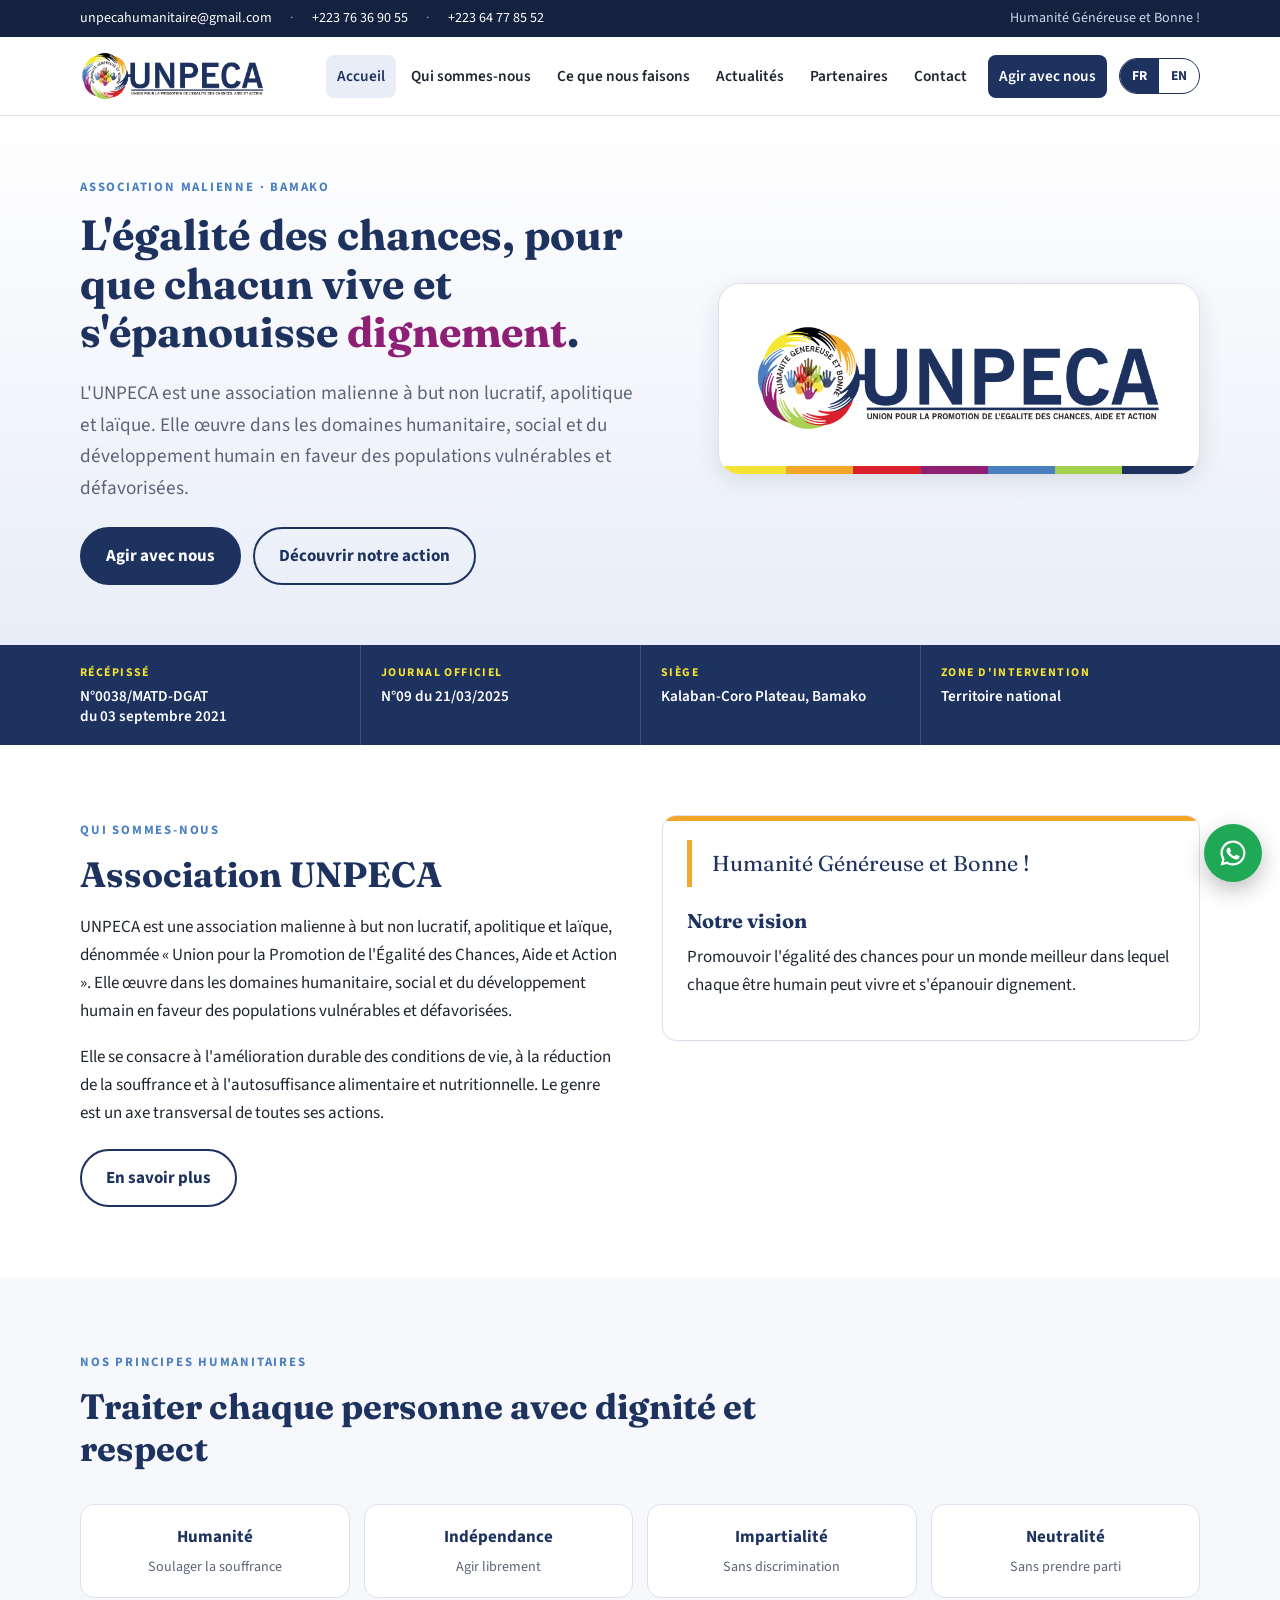
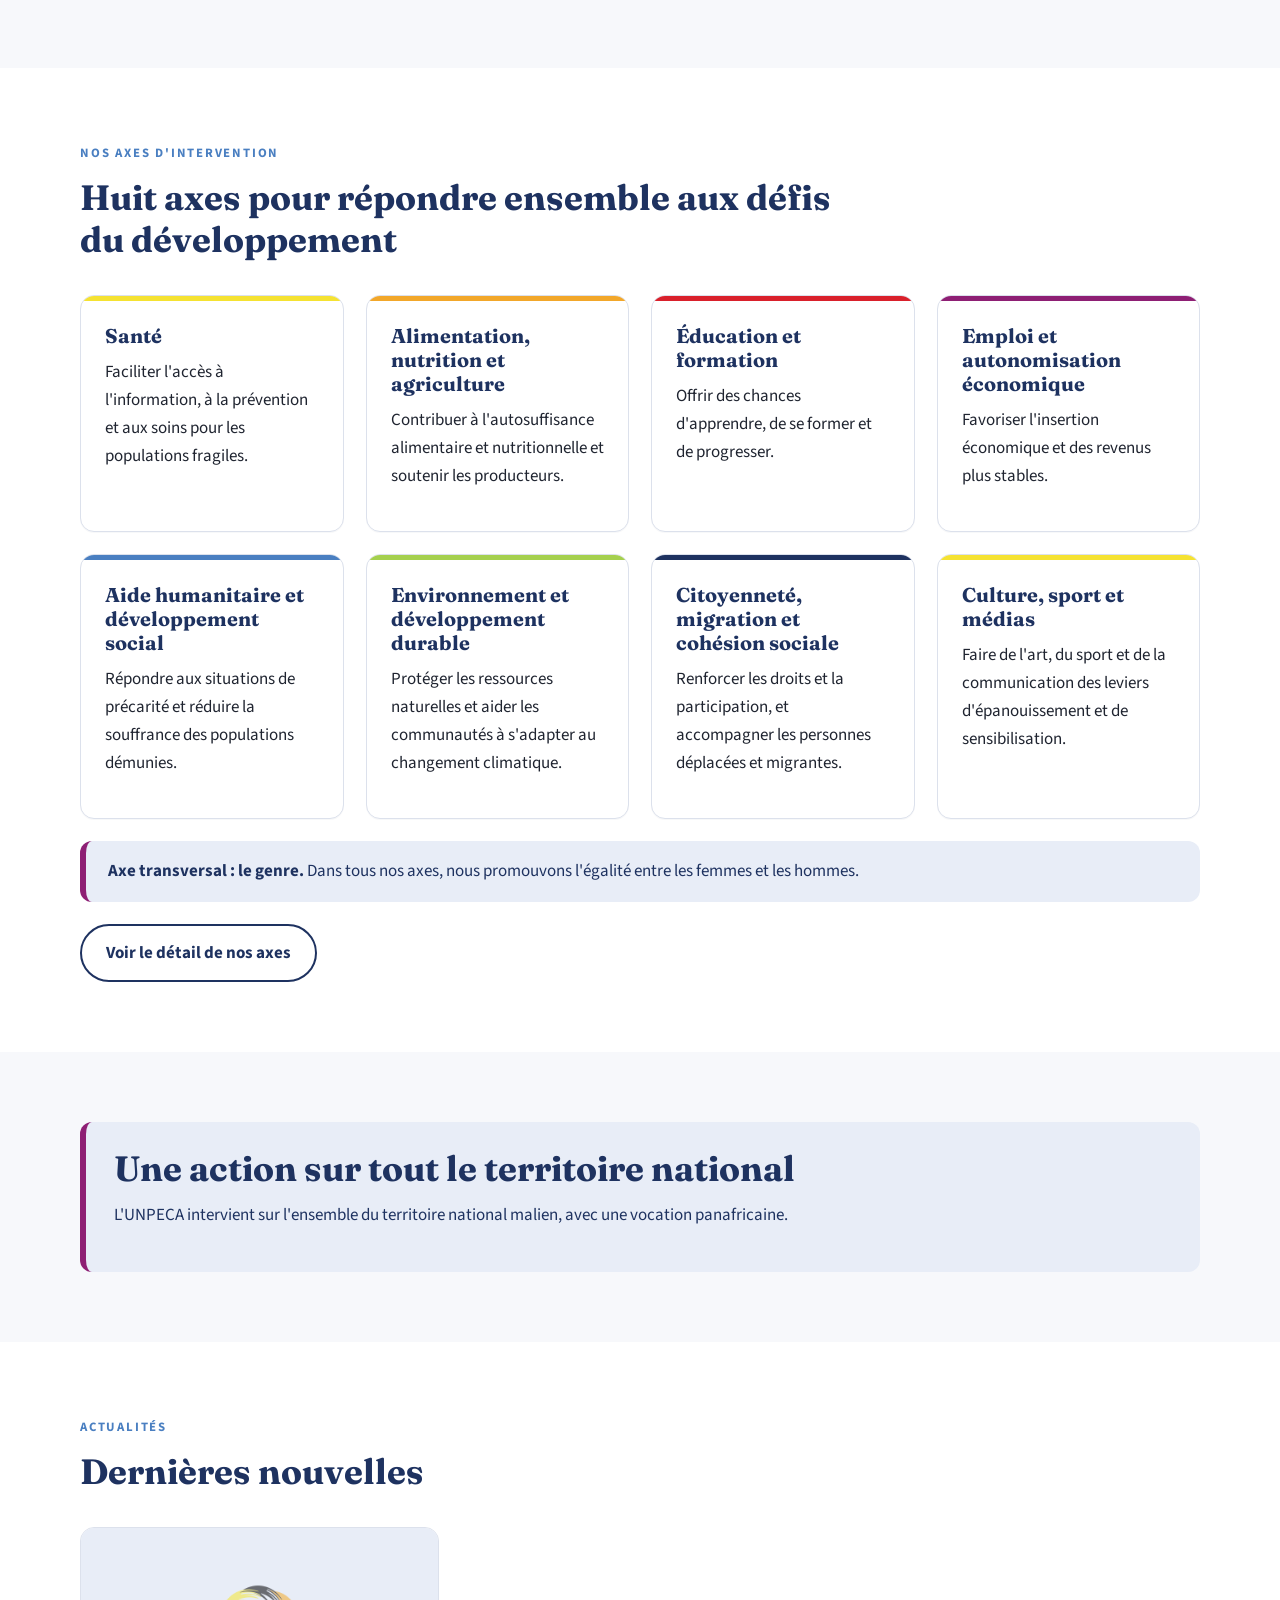
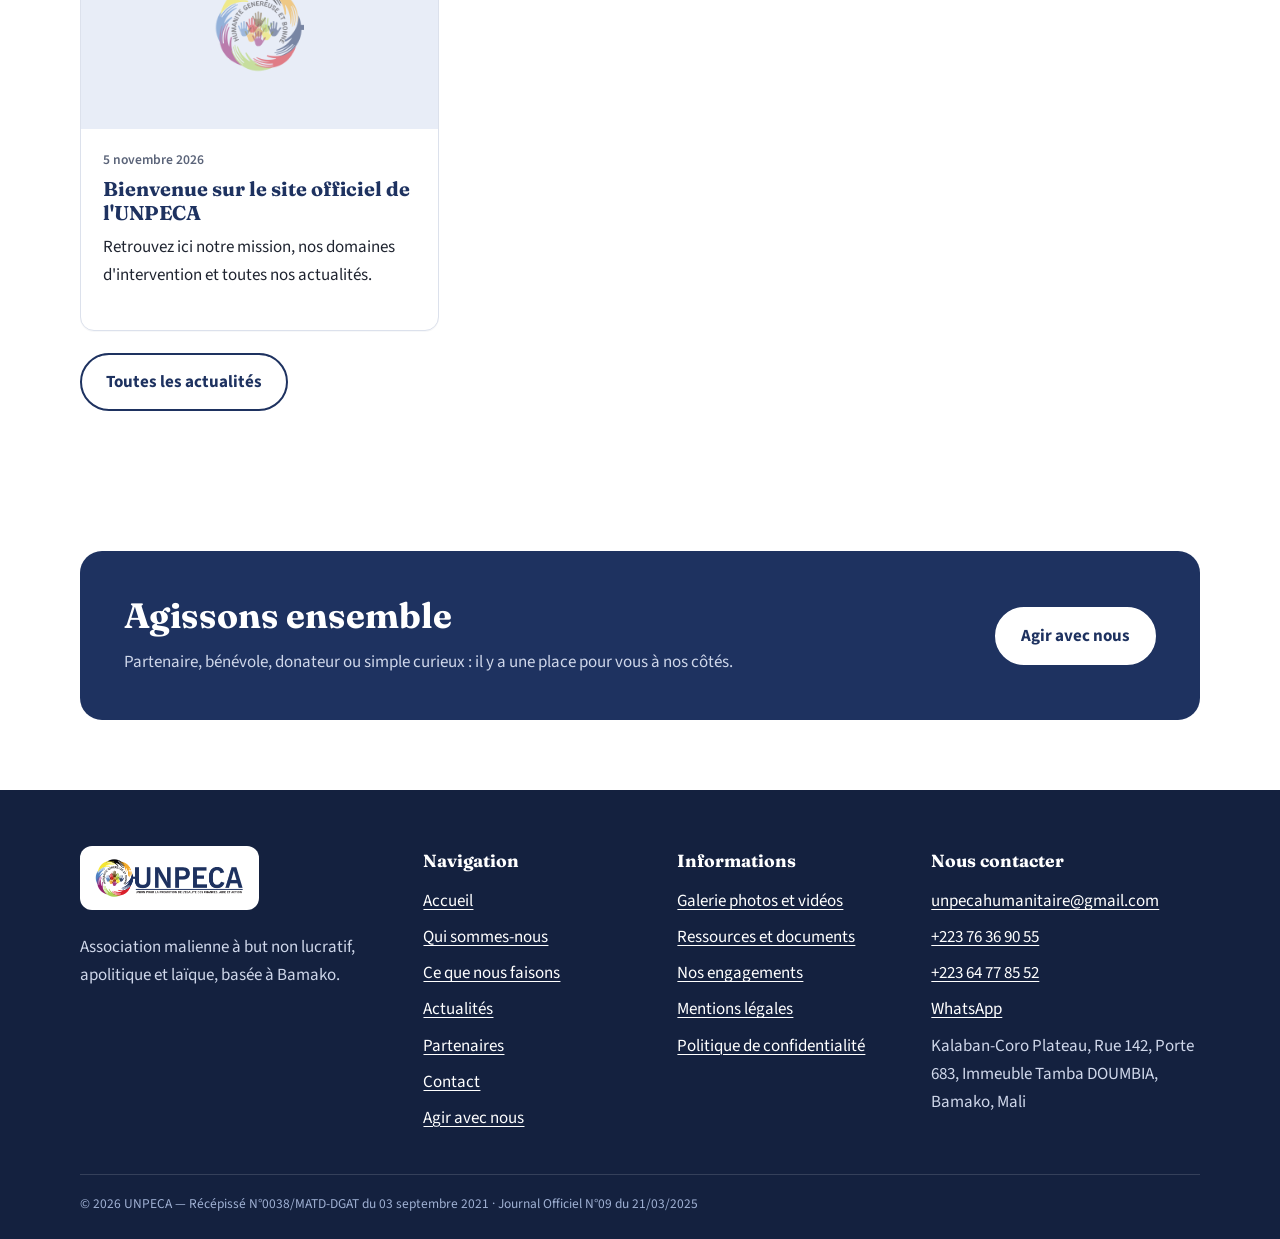
==== commit ed315a51: "Add files via upload" ====
--- a/index.html
+++ b/index.html
@@ -4,10 +4,13 @@
 <meta charset="utf-8">
 <meta name="viewport" content="width=device-width, initial-scale=1">
 <title>Accueil — UNPECA</title>
-<meta name="description" content="UNPECA, Union pour la promotion de l'égalité des chances, aide et action : association humanitaire basée à Bamako, Mali.">
+<meta name="description" content="Association UNPECA : association malienne à but non lucratif, apolitique et laïque, au service des populations vulnérables et défavorisées. Bamako, Mali.">
 <meta property="og:title" content="Accueil — UNPECA">
-<meta property="og:description" content="UNPECA, Union pour la promotion de l'égalité des chances, aide et action : association humanitaire basée à Bamako, Mali.">
+<meta property="og:description" content="Association UNPECA : association malienne à but non lucratif, apolitique et laïque, au service des populations vulnérables et défavorisées. Bamako, Mali.">
 <meta property="og:type" content="website">
+<meta property="og:image" content="https://unpecahumanitaire-lab.github.io/unpeca-site/assets/logo-web.png">
+<meta property="og:locale" content="fr_FR">
+<meta property="og:locale:alternate" content="en_GB">
 <meta name="theme-color" content="#1E3260">
 <link rel="icon" type="image/png" href="assets/favicon.png">
 <link rel="apple-touch-icon" href="assets/favicon.png">
@@ -22,6 +25,7 @@
   <div class="tb-left">
     <a href="mailto:unpecahumanitaire@gmail.com">unpecahumanitaire@gmail.com</a>
     <a href="tel:+22376369055">+223 76 36 90 55</a>
+    <a href="tel:+22364778552">+223 64 77 85 52</a>
   </div>
   <span class="hide-sm"><span class="fr">Humanité Généreuse et Bonne !</span><span class="en">Generous and Kind Humanity!</span></span>
 </div></div>
@@ -29,7 +33,7 @@
   <a class="brand" href="index.html" aria-label="UNPECA — Accueil / Home"><img src="assets/logo-web.png" alt="UNPECA — Union pour la promotion de l'égalité des chances, aide et action" width="186" height="54"></a>
   <button class="burger" aria-label="Menu" aria-expanded="false"><svg viewBox="0 0 24 24" fill="none" stroke="currentColor" stroke-width="2" stroke-linecap="round" aria-hidden="true"><path d="M4 7h16M4 12h16M4 17h16"/></svg></button>
   <nav class="main" aria-label="Navigation principale">
-    <a href="index.html" aria-current="page"><span class="fr">Accueil</span><span class="en">Home</span></a><a href="a-propos.html"><span class="fr">À propos</span><span class="en">About</span></a><a href="projets.html"><span class="fr">Projets</span><span class="en">Programmes</span></a><a href="actualites.html"><span class="fr">Actualités</span><span class="en">News</span></a><a href="galerie.html"><span class="fr">Galerie</span><span class="en">Gallery</span></a><a href="equipe.html"><span class="fr">Équipe</span><span class="en">Team</span></a><a href="partenaires.html"><span class="fr">Partenaires</span><span class="en">Partners</span></a><a href="documents.html"><span class="fr">Documents</span><span class="en">Documents</span></a><a href="contact.html"><span class="fr">Contact</span><span class="en">Contact</span></a>
+    <a href="index.html" aria-current="page"><span class="fr">Accueil</span><span class="en">Home</span></a><a href="a-propos.html"><span class="fr">Qui sommes-nous</span><span class="en">About us</span></a><a href="projets.html"><span class="fr">Ce que nous faisons</span><span class="en">What we do</span></a><a href="actualites.html"><span class="fr">Actualités</span><span class="en">News</span></a><a href="partenaires.html"><span class="fr">Partenaires</span><span class="en">Partners</span></a><a href="contact.html"><span class="fr">Contact</span><span class="en">Contact</span></a><a class="cta-btn" href="agir.html"><span class="fr">Agir avec nous</span><span class="en">Get involved</span></a>
     <div class="lang" role="group" aria-label="Langue / Language">
       <button type="button" data-lang="fr" aria-pressed="true">FR</button>
       <button type="button" data-lang="en" aria-pressed="false">EN</button>
@@ -40,63 +44,79 @@
 
 
 <section class="hero"><div class="wrap">
-  <div>
-    <span class="eyebrow"><span class="fr">Association humanitaire · Mali</span><span class="en">Humanitarian association · Mali</span></span>
+  <div class="hero-text">
+    <span class="eyebrow"><span class="fr">Association malienne · Bamako</span><span class="en">Malian association · Bamako</span></span>
     <h1><span class="fr">L'égalité des chances, pour que chacun vive et s'épanouisse <span class="accent">dignement</span>.</span><span class="en">Equal opportunities, so that everyone can live and flourish <span class="accent">with dignity</span>.</span></h1>
-    <p class="lead"><span class="fr">L'UNPECA soutient les populations les plus fragiles par des actions sociales, économiques et humanitaires, avec des solutions intégrées et locales.</span><span class="en">UNPECA supports the most vulnerable populations through social, economic and humanitarian action, with integrated, locally-led solutions.</span></p>
+    <p class="fr lead">L'UNPECA est une association malienne à but non lucratif, apolitique et laïque. Elle œuvre dans les domaines humanitaire, social et du développement humain en faveur des populations vulnérables et défavorisées.</p><p class="en lead">UNPECA is a Malian non-profit, non-political and secular association. It works in the humanitarian, social and human development fields for the benefit of vulnerable and disadvantaged populations.</p>
     <div class="btn-row">
-      <a class="btn" href="projets.html"><span class="fr">Découvrir notre action</span><span class="en">Discover our work</span></a>
-      <a class="btn ghost" href="contact.html"><span class="fr">Nous contacter</span><span class="en">Contact us</span></a>
+      <a class="btn" href="agir.html"><span class="fr">Agir avec nous</span><span class="en">Get involved</span></a>
+      <a class="btn ghost" href="projets.html"><span class="fr">Découvrir notre action</span><span class="en">Discover our work</span></a>
     </div>
   </div>
-  <div class="hero-art"><img src="assets/logo-hero.png" alt="UNPECA — Union pour la promotion de l'égalité des chances, aide et action. Humanité généreuse et bonne" width="1400" height="408"></div>
-</div></section>
-<div class="colorbar"></div>
-
-<section class="block"><div class="wrap">
-  <div class="section-head">
-    <span class="eyebrow"><span class="fr">Nos principes humanitaires</span><span class="en">Our humanitarian principles</span></span>
-    <h2><span class="fr">Traiter chaque personne avec dignité et respect</span><span class="en">Treating every person with dignity and respect</span></h2>
-    <p class="fr">Nos équipes agissent en faveur des populations les plus fragiles, dans le respect constant de leur dignité et de leur diversité.</p><p class="en">Our teams act for the most vulnerable populations, with constant respect for their dignity and diversity.</p>
-  </div>
-  <div class="principles">
-    <div class="pill"><span class="fr">Humanité</span><span class="en">Humanity</span><small><span class="fr">Soulager la souffrance</span><span class="en">Relieving suffering</span></small></div>
-    <div class="pill"><span class="fr">Indépendance</span><span class="en">Independence</span><small><span class="fr">Agir librement</span><span class="en">Acting freely</span></small></div>
-    <div class="pill"><span class="fr">Impartialité</span><span class="en">Impartiality</span><small><span class="fr">Sans discrimination</span><span class="en">Without discrimination</span></small></div>
-    <div class="pill"><span class="fr">Neutralité</span><span class="en">Neutrality</span><small><span class="fr">Sans prendre parti</span><span class="en">Taking no side</span></small></div>
+  <div class="hero-art">
+    <div class="logo-card">
+      <img src="assets/logo-hero.png" alt="UNPECA — Union pour la promotion de l'égalité des chances, aide et action. Humanité généreuse et bonne" width="1400" height="408">
+      <div class="colorbar"></div>
+    </div>
   </div>
 </div></section>
 
-<section class="block alt"><div class="wrap split">
+<section class="strip" aria-label="Informations officielles"><div class="wrap">
+  <div class="it"><small><span class="fr">Récépissé</span><span class="en">Receipt</span></small><b>N°0038/MATD-DGAT<br><span class="fr">du 03 septembre 2021</span><span class="en">of 3 September 2021</span></b></div>
+  <div class="it"><small><span class="fr">Journal Officiel</span><span class="en">Official Gazette</span></small><b>N°09 <span class="fr">du</span><span class="en">of</span> 21/03/2025</b></div>
+  <div class="it"><small><span class="fr">Siège</span><span class="en">Headquarters</span></small><b>Kalaban-Coro Plateau, Bamako</b></div>
+  <div class="it"><small><span class="fr">Zone d'intervention</span><span class="en">Area of operation</span></small><b><span class="fr">Territoire national</span><span class="en">National territory</span></b></div>
+</div></section>
+
+<section class="block"><div class="wrap split">
   <div>
     <span class="eyebrow"><span class="fr">Qui sommes-nous</span><span class="en">Who we are</span></span>
-    <h2><span class="fr">Une organisation de développement humain, au service des plus vulnérables</span><span class="en">A human development organisation serving the most vulnerable</span></h2>
-    <p class="fr">L'UNPECA est une organisation de soutien social, économique et humanitaire, à but non lucratif, apolitique et laïque. Elle se consacre à l'amélioration durable des conditions de vie et à la satisfaction des besoins vitaux des populations.</p><p class="en">UNPECA is a non-profit, non-political and secular organisation providing social, economic and humanitarian support. It is dedicated to lasting improvement of living conditions and to meeting people's vital needs.</p>
-    <p class="fr">Elle œuvre pour la réduction de la souffrance, l'élimination de l'extrême pauvreté et l'autosuffisance alimentaire et nutritionnelle. Le genre est un axe transversal de toutes ses actions.</p><p class="en">It works to reduce suffering, eliminate extreme poverty and achieve food and nutrition self-sufficiency. Gender is a cross-cutting axis of all its actions.</p>
+    <h2><span class="fr">Association UNPECA</span><span class="en">UNPECA association</span></h2>
+    <p class="fr">UNPECA est une association malienne à but non lucratif, apolitique et laïque, dénommée « Union pour la Promotion de l'Égalité des Chances, Aide et Action ». Elle œuvre dans les domaines humanitaire, social et du développement humain en faveur des populations vulnérables et défavorisées.</p><p class="en">UNPECA is a Malian non-profit, non-political and secular association, named “Union pour la Promotion de l'Égalité des Chances, Aide et Action” (Union for the Promotion of Equal Opportunities, Aid and Action). It works in the humanitarian, social and human development fields for the benefit of vulnerable and disadvantaged populations.</p>
+    <p class="fr">Elle se consacre à l'amélioration durable des conditions de vie, à la réduction de la souffrance et à l'autosuffisance alimentaire et nutritionnelle. Le genre est un axe transversal de toutes ses actions.</p><p class="en">It is dedicated to the lasting improvement of living conditions, the reduction of suffering and food and nutrition self-sufficiency. Gender is a cross-cutting axis of all its actions.</p>
     <div class="btn-row"><a class="btn ghost" href="a-propos.html"><span class="fr">En savoir plus</span><span class="en">Learn more</span></a></div>
   </div>
   <div class="card top" style="--c:var(--orange)">
     <p class="quote"><span class="fr">Humanité Généreuse et Bonne !</span><span class="en">Generous and Kind Humanity!</span></p>
-    <ul class="facts">
-      <li><b><span class="fr">Siège</span><span class="en">Headquarters</span></b><span>Kalaban-coro, Bamako</span></li>
-      <li><b><span class="fr">Statut</span><span class="en">Status</span></b><span><span class="fr">Association à but non lucratif</span><span class="en">Non-profit association</span></span></li>
-      <li><b><span class="fr">Récépissé</span><span class="en">Receipt</span></b><span>N°0038/MATD-DGAT</span></li>
-      <li><b><span class="fr">Axe transversal</span><span class="en">Cross-cutting axis</span></b><span><span class="fr">Genre</span><span class="en">Gender</span></span></li>
-    </ul>
+    <h3 style="margin-top:1.2rem"><span class="fr">Notre vision</span><span class="en">Our vision</span></h3>
+    <p class="fr">Promouvoir l'égalité des chances pour un monde meilleur dans lequel chaque être humain peut vivre et s'épanouir dignement.</p><p class="en">To promote equal opportunities for a better world in which every human being can live and flourish with dignity.</p>
+  </div>
+</div></section>
+
+<section class="block alt"><div class="wrap">
+  <div class="section-head">
+    <span class="eyebrow"><span class="fr">Nos principes humanitaires</span><span class="en">Our humanitarian principles</span></span>
+    <h2><span class="fr">Traiter chaque personne avec dignité et respect</span><span class="en">Treating every person with dignity and respect</span></h2>
+  </div>
+  
+<div class="principles">
+  <div class="pill"><span class="fr">Humanité</span><span class="en">Humanity</span><small><span class="fr">Soulager la souffrance</span><span class="en">Relieving suffering</span></small></div>
+  <div class="pill"><span class="fr">Indépendance</span><span class="en">Independence</span><small><span class="fr">Agir librement</span><span class="en">Acting freely</span></small></div>
+  <div class="pill"><span class="fr">Impartialité</span><span class="en">Impartiality</span><small><span class="fr">Sans discrimination</span><span class="en">Without discrimination</span></small></div>
+  <div class="pill"><span class="fr">Neutralité</span><span class="en">Neutrality</span><small><span class="fr">Sans prendre parti</span><span class="en">Taking no side</span></small></div>
+</div>
+</div></section>
+
+<section class="block"><div class="wrap">
+  <div class="section-head">
+    <span class="eyebrow"><span class="fr">Nos axes d'intervention</span><span class="en">Our areas of work</span></span>
+    <h2><span class="fr">Huit axes pour répondre ensemble aux défis du développement</span><span class="en">Eight areas to tackle development challenges together</span></h2>
+  </div>
+  <div class="grid g4"><div class="card top axis" style="--c:var(--yellow)"><h3><span class="fr">Santé</span><span class="en">Health</span></h3><p class="fr">Faciliter l'accès à l'information, à la prévention et aux soins pour les populations fragiles.</p><p class="en">Facilitating access to information, prevention and care for vulnerable populations.</p></div><div class="card top axis" style="--c:var(--orange)"><h3><span class="fr">Alimentation, nutrition et agriculture</span><span class="en">Food, nutrition and agriculture</span></h3><p class="fr">Contribuer à l'autosuffisance alimentaire et nutritionnelle et soutenir les producteurs.</p><p class="en">Contributing to food and nutrition self-sufficiency and supporting producers.</p></div><div class="card top axis" style="--c:var(--red)"><h3><span class="fr">Éducation et formation</span><span class="en">Education and training</span></h3><p class="fr">Offrir des chances d'apprendre, de se former et de progresser.</p><p class="en">Offering chances to learn, train and progress.</p></div><div class="card top axis" style="--c:var(--purple)"><h3><span class="fr">Emploi et autonomisation économique</span><span class="en">Employment and economic empowerment</span></h3><p class="fr">Favoriser l'insertion économique et des revenus plus stables.</p><p class="en">Fostering economic inclusion and more stable incomes.</p></div><div class="card top axis" style="--c:var(--blue)"><h3><span class="fr">Aide humanitaire et développement social</span><span class="en">Humanitarian aid and social development</span></h3><p class="fr">Répondre aux situations de précarité et réduire la souffrance des populations démunies.</p><p class="en">Responding to situations of precarity and reducing the suffering of disadvantaged people.</p></div><div class="card top axis" style="--c:var(--green)"><h3><span class="fr">Environnement et développement durable</span><span class="en">Environment and sustainable development</span></h3><p class="fr">Protéger les ressources naturelles et aider les communautés à s'adapter au changement climatique.</p><p class="en">Protecting natural resources and helping communities adapt to climate change.</p></div><div class="card top axis" style="--c:var(--navy)"><h3><span class="fr">Citoyenneté, migration et cohésion sociale</span><span class="en">Citizenship, migration and social cohesion</span></h3><p class="fr">Renforcer les droits et la participation, et accompagner les personnes déplacées et migrantes.</p><p class="en">Strengthening rights and participation, and supporting displaced and migrant people.</p></div><div class="card top axis" style="--c:var(--yellow)"><h3><span class="fr">Culture, sport et médias</span><span class="en">Culture, sport and media</span></h3><p class="fr">Faire de l'art, du sport et de la communication des leviers d'épanouissement et de sensibilisation.</p><p class="en">Making art, sport and communication levers of personal growth and awareness.</p></div></div>
+  <div class="band"><b><span class="fr">Axe transversal : le genre.</span><span class="en">Cross-cutting axis: gender.</span></b> <span class="fr">Dans tous nos axes, nous promouvons l'égalité entre les femmes et les hommes.</span><span class="en">In all our areas of work, we promote equality between women and men.</span></div>
+  <div class="btn-row"><a class="btn ghost" href="projets.html"><span class="fr">Voir le détail de nos axes</span><span class="en">See our areas in detail</span></a></div>
+</div></section>
+
+<section class="block alt"><div class="wrap">
+  <div class="band" style="margin-top:0;padding:26px 28px">
+    <div>
+      <h2 style="margin:0 0 .3em"><span class="fr">Une action sur tout le territoire national</span><span class="en">Action across the national territory</span></h2>
+      <p class="fr">L'UNPECA intervient sur l'ensemble du territoire national malien, avec une vocation panafricaine.</p><p class="en">UNPECA operates across Mali's national territory, with a pan-African outlook.</p>
+    </div>
   </div>
 </div></section>
 
 <section class="block"><div class="wrap">
-  <div class="section-head">
-    <span class="eyebrow"><span class="fr">Domaines d'intervention</span><span class="en">Areas of work</span></span>
-    <h2><span class="fr">Où nous agissons</span><span class="en">Where we work</span></h2>
-    <p class="fr">Treize domaines pour répondre ensemble aux défis interdépendants du développement.</p><p class="en">Thirteen areas to tackle the interdependent challenges of development together.</p>
-  </div>
-  <div class="grid g3"><div class="card top" style="--c:var(--yellow)"><h3><span class="fr">Santé</span><span class="en">Health</span></h3><p class="fr">Accès aux soins et prévention auprès des populations fragiles.</p><p class="en">Access to care and prevention for vulnerable populations.</p></div><div class="card top" style="--c:var(--orange)"><h3><span class="fr">Éducation et formation</span><span class="en">Education and training</span></h3><p class="fr">Donner à chacun les moyens d'apprendre et de progresser.</p><p class="en">Giving everyone the means to learn and progress.</p></div><div class="card top" style="--c:var(--red)"><h3><span class="fr">Autosuffisance alimentaire et nutritionnelle</span><span class="en">Food and nutrition self-sufficiency</span></h3><p class="fr">Réduire l'insécurité alimentaire et soutenir l'autonomie des communautés.</p><p class="en">Reducing food insecurity and supporting community self-reliance.</p></div><div class="card top" style="--c:var(--purple)"><h3><span class="fr">Environnement</span><span class="en">Environment</span></h3><p class="fr">Usage approprié des ressources naturelles et adaptation au changement climatique.</p><p class="en">Sound use of natural resources and adaptation to climate change.</p></div><div class="card top" style="--c:var(--blue)"><h3><span class="fr">Migration</span><span class="en">Migration</span></h3><p class="fr">Accompagner les personnes déplacées et migrantes.</p><p class="en">Supporting displaced and migrant people.</p></div><div class="card top" style="--c:var(--green)"><h3><span class="fr">Art et culture</span><span class="en">Arts and culture</span></h3><p class="fr">Valoriser les cultures et les expressions artistiques.</p><p class="en">Promoting cultures and artistic expression.</p></div></div>
-  <div class="btn-row"><a class="btn ghost" href="projets.html"><span class="fr">Voir tous les domaines</span><span class="en">See all areas</span></a></div>
-</div></section>
-
-<section class="block alt"><div class="wrap">
   <div class="section-head">
     <span class="eyebrow"><span class="fr">Actualités</span><span class="en">News</span></span>
     <h2><span class="fr">Dernières nouvelles</span><span class="en">Latest news</span></h2>
@@ -105,18 +125,23 @@
   <div class="btn-row"><a class="btn ghost" href="actualites.html"><span class="fr">Toutes les actualités</span><span class="en">All news</span></a></div>
 </div></section>
 
+<section class="block alt" style="display:none"><div class="wrap">
+  <div class="section-head">
+    <span class="eyebrow"><span class="fr">Partenaires</span><span class="en">Partners</span></span>
+    <h2><span class="fr">Ils nous accompagnent</span><span class="en">They stand with us</span></h2>
+  </div>
+  <div class="grid g4" data-partners data-hide-empty></div>
+</div></section>
+
 <section class="block"><div class="wrap">
   <div class="cta">
-    <div>
-      <h2><span class="fr">Agissons ensemble</span><span class="en">Let's act together</span></h2>
-      <p class="fr">Partenaire, bénévole, donateur ou simple curieux : écrivez-nous.</p><p class="en">Partner, volunteer, donor or simply curious: get in touch.</p>
-    </div>
-    <a class="btn" href="contact.html"><span class="fr">Nous écrire</span><span class="en">Write to us</span></a>
+    <div><h2><span class="fr">Agissons ensemble</span><span class="en">Let's act together</span></h2><p class="fr">Partenaire, bénévole, donateur ou simple curieux : il y a une place pour vous à nos côtés.</p><p class="en">Partner, volunteer, donor or simply curious: there is a place for you by our side.</p></div>
+    <a class="btn" href="agir.html"><span class="fr">Agir avec nous</span><span class="en">Get involved</span></a>
   </div>
 </div></section>
 
 <script type="application/ld+json">
-{"@context": "https://schema.org", "@type": "NGO", "name": "UNPECA", "alternateName": "Union pour la Promotion de l'Égalité des Chances, Aide et Action", "email": "unpecahumanitaire@gmail.com", "telephone": "+22376369055", "address": {"@type": "PostalAddress", "streetAddress": "Kalaban-coro plateau, Rue 142, Porte 683", "addressLocality": "Bamako", "addressCountry": "ML"}}
+{"@context": "https://schema.org", "@type": "Organization", "name": "UNPECA", "alternateName": "Union pour la Promotion de l'Égalité des Chances, Aide et Action", "description": "L'UNPECA est une association malienne à but non lucratif, apolitique et laïque. Elle œuvre dans les domaines humanitaire, social et du développement humain en faveur des populations vulnérables et défavorisées.", "url": "https://unpecahumanitaire-lab.github.io/unpeca-site/", "logo": "https://unpecahumanitaire-lab.github.io/unpeca-site/assets/logo-web.png", "email": "unpecahumanitaire@gmail.com", "telephone": "+22376369055", "address": {"@type": "PostalAddress", "streetAddress": "Kalaban-Coro Plateau", "addressLocality": "Bamako", "addressCountry": "ML"}}
 </script>
 
 </main>
@@ -124,28 +149,30 @@
   <div class="foot-grid">
     <div>
       <div class="foot-logo"><img src="assets/logo-web.png" alt="UNPECA" width="151" height="44"></div>
-      <p class="fr">Association humanitaire à but non lucratif, apolitique et laïque, basée à Bamako (Mali).</p><p class="en">Non-profit, non-political and secular humanitarian association based in Bamako (Mali).</p>
+      <p class="fr">Association malienne à but non lucratif, apolitique et laïque, basée à Bamako.</p><p class="en">Malian non-profit, non-political and secular association based in Bamako.</p>
+      <div class="social" data-social></div>
     </div>
     <div>
       <h4><span class="fr">Navigation</span><span class="en">Navigation</span></h4>
-      <ul><li><a href="index.html"><span class="fr">Accueil</span><span class="en">Home</span></a></li><li><a href="a-propos.html"><span class="fr">À propos</span><span class="en">About</span></a></li><li><a href="projets.html"><span class="fr">Projets</span><span class="en">Programmes</span></a></li><li><a href="actualites.html"><span class="fr">Actualités</span><span class="en">News</span></a></li><li><a href="galerie.html"><span class="fr">Galerie</span><span class="en">Gallery</span></a></li><li><a href="equipe.html"><span class="fr">Équipe</span><span class="en">Team</span></a></li><li><a href="partenaires.html"><span class="fr">Partenaires</span><span class="en">Partners</span></a></li><li><a href="documents.html"><span class="fr">Documents</span><span class="en">Documents</span></a></li><li><a href="contact.html"><span class="fr">Contact</span><span class="en">Contact</span></a></li></ul>
+      <ul><li><a href="index.html"><span class="fr">Accueil</span><span class="en">Home</span></a></li><li><a href="a-propos.html"><span class="fr">Qui sommes-nous</span><span class="en">About us</span></a></li><li><a href="projets.html"><span class="fr">Ce que nous faisons</span><span class="en">What we do</span></a></li><li><a href="actualites.html"><span class="fr">Actualités</span><span class="en">News</span></a></li><li><a href="partenaires.html"><span class="fr">Partenaires</span><span class="en">Partners</span></a></li><li><a href="contact.html"><span class="fr">Contact</span><span class="en">Contact</span></a></li><li><a href="agir.html"><span class="fr">Agir avec nous</span><span class="en">Get involved</span></a></li></ul>
+    </div>
+    <div>
+      <h4><span class="fr">Informations</span><span class="en">Information</span></h4>
+      <ul><li><a href="galerie.html"><span class="fr">Galerie photos et vidéos</span><span class="en">Photo and video gallery</span></a></li><li><a href="documents.html"><span class="fr">Ressources et documents</span><span class="en">Resources and documents</span></a></li><li><a href="engagements.html"><span class="fr">Nos engagements</span><span class="en">Our commitments</span></a></li><li><a href="mentions-legales.html"><span class="fr">Mentions légales</span><span class="en">Legal notice</span></a></li><li><a href="confidentialite.html"><span class="fr">Politique de confidentialité</span><span class="en">Privacy policy</span></a></li></ul>
     </div>
     <div>
       <h4><span class="fr">Nous contacter</span><span class="en">Contact us</span></h4>
       <ul>
         <li><a href="mailto:unpecahumanitaire@gmail.com">unpecahumanitaire@gmail.com</a></li>
         <li><a href="tel:+22376369055">+223 76 36 90 55</a></li>
+        <li><a href="tel:+22364778552">+223 64 77 85 52</a></li>
         <li><a href="https://wa.me/22376369055?text=Bonjour%20UNPECA%2C%20" target="_blank" rel="noopener">WhatsApp</a></li>
-        <li><span class="fr">Kalaban-coro plateau, Rue 142, Porte 683, Immeuble Tamba DOUMBIA, Bamako, Mali</span><span class="en">Kalaban-coro plateau, Street 142, Door 683, Tamba DOUMBIA Building, Bamako, Mali</span></li>
+        <li><span class="fr">Kalaban-Coro Plateau, Rue 142, Porte 683, Immeuble Tamba DOUMBIA, Bamako, Mali</span><span class="en">Kalaban-Coro Plateau, Street 142, Door 683, Tamba DOUMBIA Building, Bamako, Mali</span></li>
       </ul>
-    </div>
-    <div>
-      <h4><span class="fr">Suivez-nous</span><span class="en">Follow us</span></h4>
-      <div class="social" data-social></div>
     </div>
   </div>
   <div class="legal">
-    © 2026 UNPECA — <span class="fr">Récépissé d'association</span><span class="en">Association receipt</span> N°0038/MATD-DGAT <span class="fr">du</span><span class="en">of</span> 03/09/2021 · <span class="fr">Journal Officiel</span><span class="en">Official Gazette</span> N°09 <span class="fr">du</span><span class="en">of</span> 21/03/2025
+    © 2026 UNPECA — <span class="fr">Récépissé</span><span class="en">Receipt</span> N°0038/MATD-DGAT <span class="fr">du 03 septembre 2021</span><span class="en">of 3 September 2021</span> · <span class="fr">Journal Officiel</span><span class="en">Official Gazette</span> N°09 <span class="fr">du</span><span class="en">of</span> 21/03/2025
   </div>
 </div></footer>
 <a class="wa-float" href="https://wa.me/22376369055?text=Bonjour%20UNPECA%2C%20" target="_blank" rel="noopener" aria-label="WhatsApp"><svg viewBox="0 0 24 24" aria-hidden="true"><path d="M12 2a10 10 0 0 0-8.6 15.1L2 22l5-1.3A10 10 0 1 0 12 2zm0 18.2c-1.5 0-3-.4-4.2-1.2l-.3-.2-3 .8.8-2.9-.2-.3A8.2 8.2 0 1 1 12 20.2zm4.5-6.1c-.2-.1-1.5-.7-1.7-.8-.2-.1-.4-.1-.6.1l-.8 1c-.1.2-.3.2-.5.1-1.4-.7-2.4-1.3-3.3-2.9-.2-.3.2-.3.7-1.1.1-.2 0-.3 0-.5l-.8-1.8c-.2-.5-.4-.4-.6-.4h-.5c-.2 0-.5.1-.7.3-.8.8-1 1.6-.9 2.4.2 1 .7 1.9 1.5 2.9 1.4 1.8 3.3 3 5.4 3.6 1.2.3 1.9.2 2.5-.2.4-.3.9-.8 1-1.4.1-.4 0-.7-.1-.8z"/></svg></a>
--- a/css/style.css
+++ b/css/style.css
@@ -28,7 +28,7 @@
 a:hover{color:var(--blue)}
 .wrap{max-width:var(--maxw);margin:0 auto;padding:0 20px}
 h1,h2,h3{font-family:var(--font-display);color:var(--navy);line-height:1.2;margin:0 0 .5em;font-weight:700}
-h1{font-size:clamp(2rem,5vw,3.4rem)}
+h1{font-size:clamp(1.9rem,4.2vw,3rem)}
 h2{font-size:clamp(1.55rem,3.2vw,2.2rem)}
 h3{font-size:1.25rem}
 p{margin:0 0 1em}
@@ -71,10 +71,15 @@
 
 /* hero */
 .hero{position:relative;overflow:hidden;background:linear-gradient(180deg,#fff 0%,var(--navy-soft) 100%)}
-.hero .wrap{display:grid;grid-template-columns:1fr 1fr;gap:40px;align-items:center;padding-top:64px;padding-bottom:72px}
+.hero .wrap{display:grid;grid-template-columns:1.1fr .9fr;gap:48px;align-items:center;padding-top:56px;padding-bottom:60px}
+.hero h1{font-size:clamp(1.9rem,3.3vw,2.8rem);line-height:1.15}
+.hero .lead{max-width:56ch}
+.logo-card{background:#fff;border:1px solid var(--line);border-radius:22px;box-shadow:var(--shadow);overflow:hidden;width:100%;max-width:560px}
+.logo-card img{width:100%;height:auto;padding:34px 34px 28px}
+.logo-card .colorbar{height:8px}
 .hero h1 span.accent{color:var(--purple)}
 .hero-art{display:flex;justify-content:center}
-.hero-art img{width:100%;max-width:560px;height:auto}
+.hero-art img{height:auto}
 @keyframes float{50%{transform:translateY(-8px) rotate(1.5deg)}}
 @media (prefers-reduced-motion:reduce){.hero-art img{animation:none}html{scroll-behavior:auto}}
 .colorbar{height:6px;background:linear-gradient(90deg,var(--yellow) 0 14%,var(--orange) 14% 28%,var(--red) 28% 42%,var(--purple) 42% 56%,var(--blue) 56% 70%,var(--green) 70% 84%,var(--navy) 84% 100%)}
@@ -181,7 +186,8 @@
 /* mobile */
 @media (max-width:980px){
   .hero .wrap{grid-template-columns:1fr;padding-top:44px;padding-bottom:50px}
-  .hero-art{order:-1}.hero-art img{max-width:340px}
+  .hero-art{order:2}.logo-card{max-width:440px}
+  .hero .wrap{gap:28px}
   .g3,.g4{grid-template-columns:repeat(2,1fr)}
   .principles{grid-template-columns:repeat(2,1fr)}
   .split,.contact-grid{grid-template-columns:1fr}
@@ -203,3 +209,50 @@
   .cta{padding:30px 24px}
   .topbar .tb-left span.hide-sm{display:none}
 }
+
+/* ---- refonte novembre 2026 ---- */
+nav.main a.cta-btn{background:var(--navy);color:#fff;margin-left:6px}
+nav.main a.cta-btn:hover,nav.main a.cta-btn[aria-current="page"]{background:var(--navy-dark);color:#fff}
+.topbar .tb-left a+a::before{content:"·";color:#8fa0c6;margin-right:18px;display:inline-block}
+.strip{background:var(--navy);color:#fff}
+.strip .wrap{display:grid;grid-template-columns:repeat(4,1fr);gap:0}
+.strip .it{padding:18px 20px;border-left:1px solid rgba(255,255,255,.16)}
+.strip .it:first-child{border-left:0;padding-left:0}
+.strip small{display:block;color:var(--yellow);font-size:.74rem;letter-spacing:.12em;text-transform:uppercase;font-weight:700;margin-bottom:3px}
+.strip b{font-weight:600;font-size:.95rem;line-height:1.35;display:block}
+.band{background:var(--navy-soft);border-left:6px solid var(--purple);border-radius:12px;padding:16px 22px;margin-top:22px;color:var(--navy)}
+.band h2{color:var(--navy)}
+.axis small{display:block;margin-top:10px;color:var(--muted);font-size:.85rem;border-top:1px solid var(--line);padding-top:8px}
+.subnav{display:flex;gap:8px;flex-wrap:wrap;margin-bottom:28px}
+.subnav a{padding:8px 18px;border-radius:999px;border:1.5px solid var(--line);text-decoration:none;font-weight:700;color:var(--navy)}
+.subnav a[aria-current="page"]{background:var(--navy);border-color:var(--navy);color:#fff}
+.facts.dl li{flex-direction:column;gap:2px;justify-content:flex-start}
+.facts.dl li b{font-size:.78rem;letter-spacing:.08em;text-transform:uppercase;color:var(--blue)}
+.prose{max-width:780px}
+.prose h2{margin-top:1.6em;font-size:1.5rem}
+.prose h2:first-child{margin-top:0}
+.prose ul{padding-left:1.2em}
+.news-meta{display:flex;gap:10px;flex-wrap:wrap;align-items:center;font-size:.85rem;color:var(--muted);font-weight:600}
+.news-meta .cat{background:var(--navy-soft);color:var(--navy);border-radius:999px;padding:2px 10px}
+.donate .heart{width:30px;height:30px;color:var(--red);margin-bottom:6px}
+.bank{list-style:none;margin:0 0 14px;padding:0}
+.bank li{display:flex;justify-content:space-between;gap:12px;padding:8px 0;border-bottom:1px solid var(--line)}
+.bank li b{color:var(--muted);font-weight:600}
+.bank li span{font-family:ui-monospace,Consolas,monospace;font-weight:700;color:var(--navy)}
+.num{font-family:var(--font-display);font-size:1.6rem;font-weight:700;color:var(--navy);margin:8px 0 14px}
+.copied{display:none;margin-left:10px;color:#14532d;font-weight:700}
+.copied.show{display:inline}
+.notice{margin-top:24px;background:#fff;border:1px dashed var(--navy);border-radius:12px;padding:14px 20px;color:var(--navy)}
+.notice p{margin:0}
+@media (max-width:980px){
+  .strip .wrap{grid-template-columns:repeat(2,1fr)}
+  .strip .it{border-left:0;padding-left:0;border-top:1px solid rgba(255,255,255,.12)}
+  .strip .it:nth-child(-n+2){border-top:0}
+}
+@media (max-width:620px){
+  .strip .wrap{grid-template-columns:1fr}
+  .strip .it:nth-child(2){border-top:1px solid rgba(255,255,255,.12)}
+  .topbar .tb-left{gap:6px 14px}
+  .topbar .tb-left a+a::before{display:none}
+  nav.main a.cta-btn{margin:6px 0 0;text-align:center}
+}
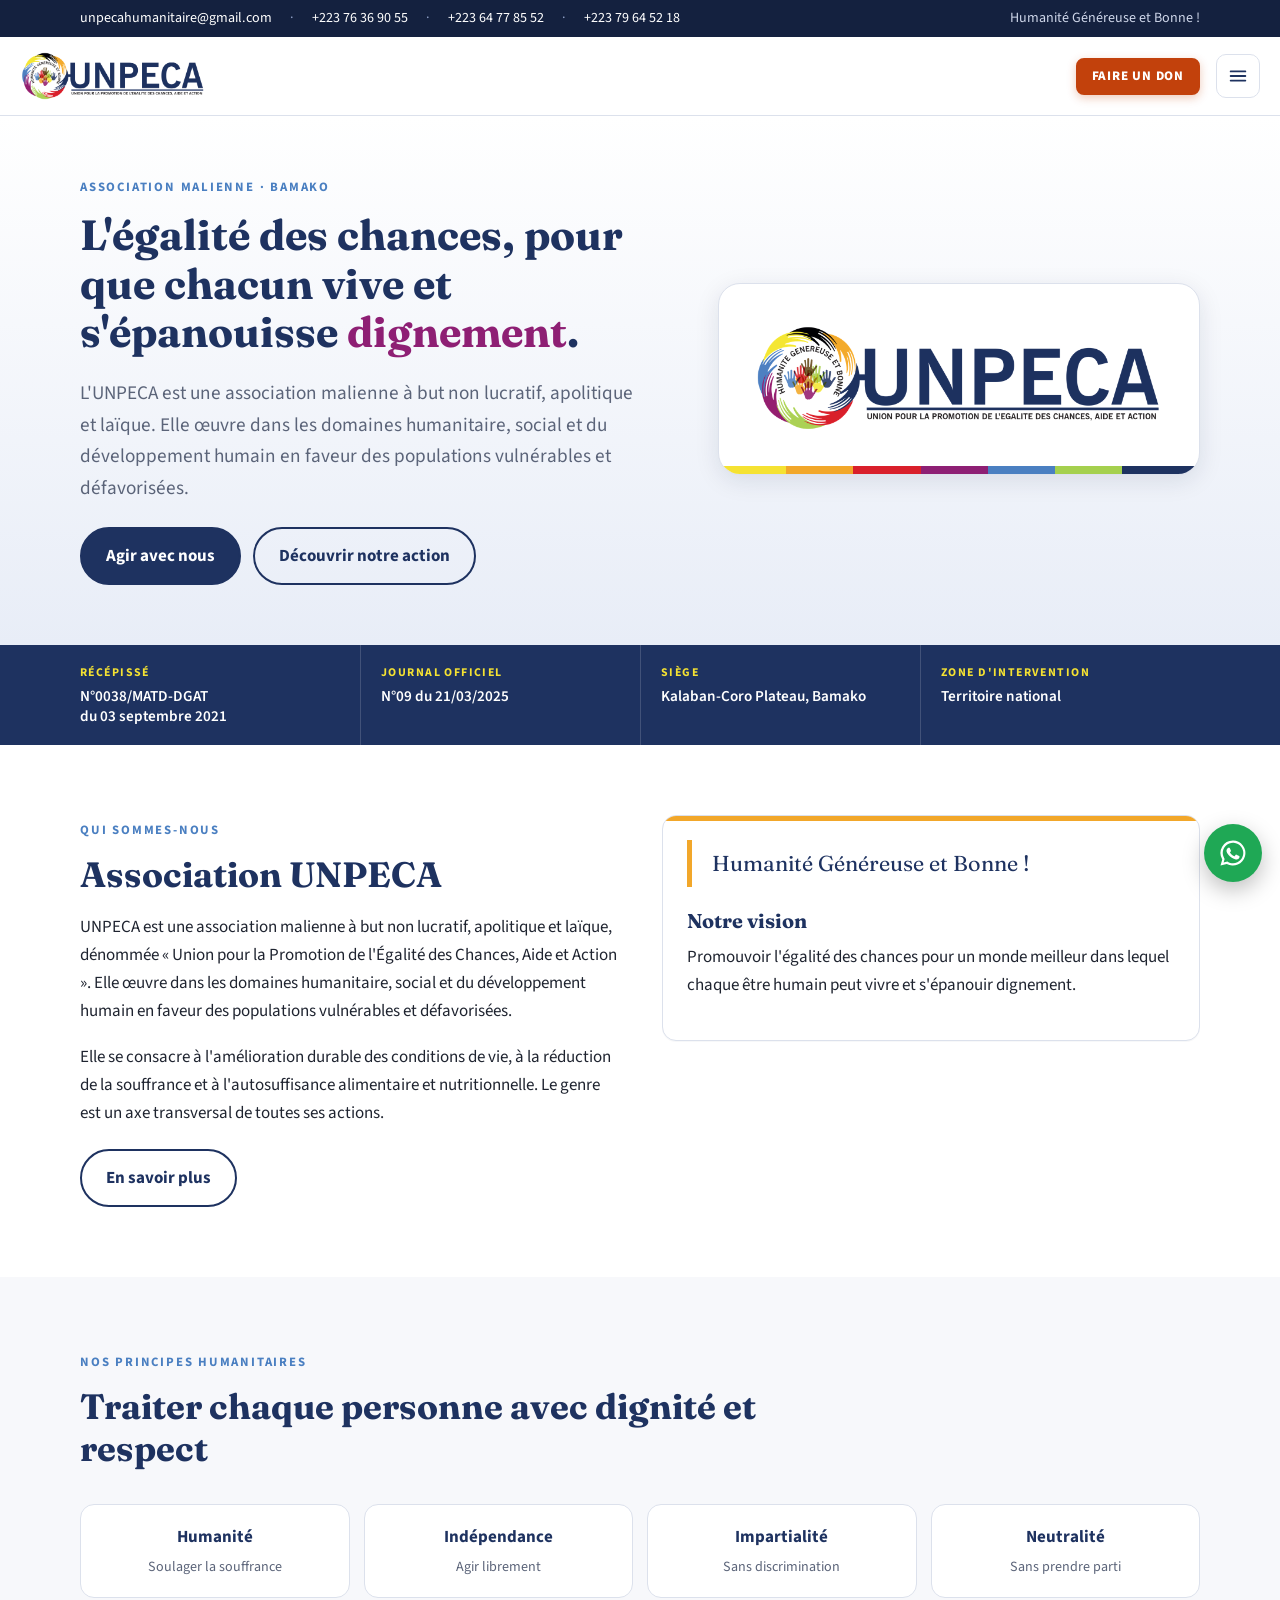
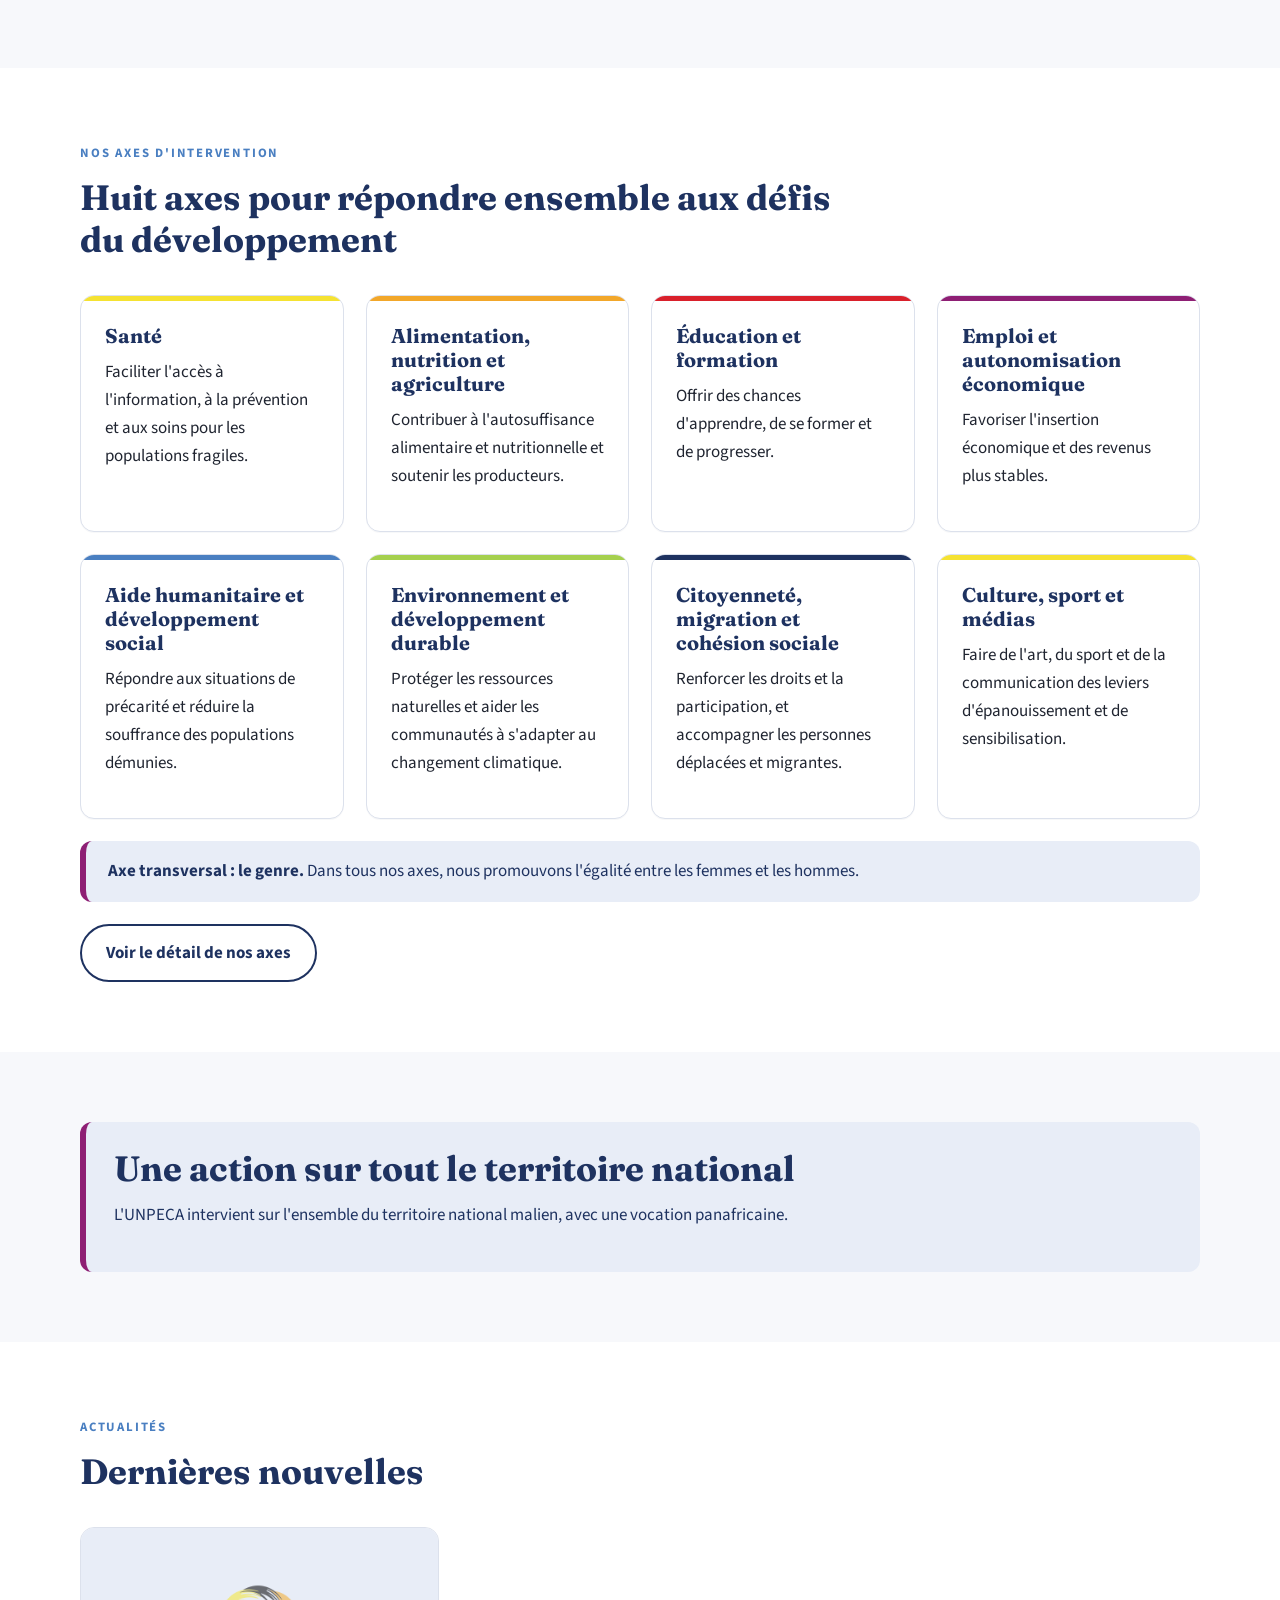
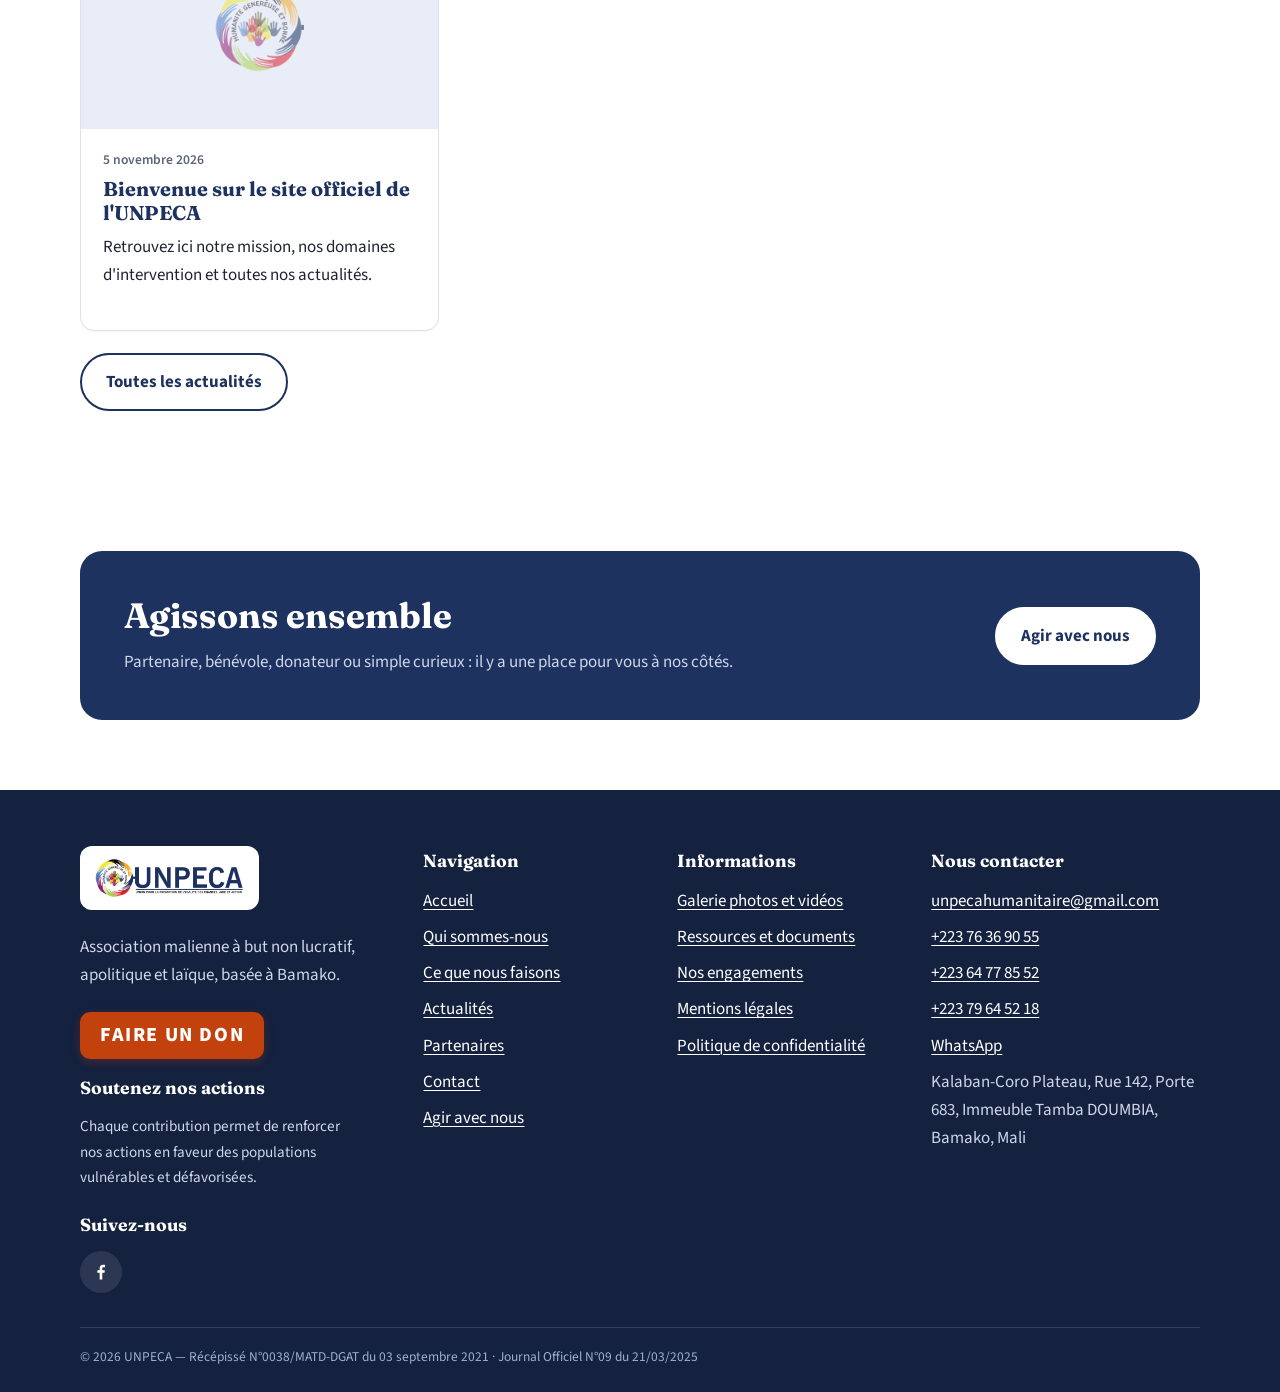
==== commit 1d83afc5: "Add files via upload" ====
--- a/index.html
+++ b/index.html
@@ -26,11 +26,13 @@
     <a href="mailto:unpecahumanitaire@gmail.com">unpecahumanitaire@gmail.com</a>
     <a href="tel:+22376369055">+223 76 36 90 55</a>
     <a href="tel:+22364778552">+223 64 77 85 52</a>
+    <a href="tel:+22379645218">+223 79 64 52 18</a>
   </div>
   <span class="hide-sm"><span class="fr">Humanité Généreuse et Bonne !</span><span class="en">Generous and Kind Humanity!</span></span>
 </div></div>
 <header class="site"><div class="wrap">
   <a class="brand" href="index.html" aria-label="UNPECA — Accueil / Home"><img src="assets/logo-web.png" alt="UNPECA — Union pour la promotion de l'égalité des chances, aide et action" width="186" height="54"></a>
+  <a class="btn-don btn-don-top" href="agir.html#don"><span class="fr">Faire un don</span><span class="en">Donate</span></a>
   <button class="burger" aria-label="Menu" aria-expanded="false"><svg viewBox="0 0 24 24" fill="none" stroke="currentColor" stroke-width="2" stroke-linecap="round" aria-hidden="true"><path d="M4 7h16M4 12h16M4 17h16"/></svg></button>
   <nav class="main" aria-label="Navigation principale">
     <a href="index.html" aria-current="page"><span class="fr">Accueil</span><span class="en">Home</span></a><a href="a-propos.html"><span class="fr">Qui sommes-nous</span><span class="en">About us</span></a><a href="projets.html"><span class="fr">Ce que nous faisons</span><span class="en">What we do</span></a><a href="actualites.html"><span class="fr">Actualités</span><span class="en">News</span></a><a href="partenaires.html"><span class="fr">Partenaires</span><span class="en">Partners</span></a><a href="contact.html"><span class="fr">Contact</span><span class="en">Contact</span></a><a class="cta-btn" href="agir.html"><span class="fr">Agir avec nous</span><span class="en">Get involved</span></a>
@@ -38,6 +40,7 @@
       <button type="button" data-lang="fr" aria-pressed="true">FR</button>
       <button type="button" data-lang="en" aria-pressed="false">EN</button>
     </div>
+    <a class="btn-don btn-don-nav" href="agir.html#don"><span class="fr">Faire un don</span><span class="en">Donate</span></a>
   </nav>
 </div></header>
 <main id="contenu">
@@ -150,6 +153,12 @@
     <div>
       <div class="foot-logo"><img src="assets/logo-web.png" alt="UNPECA" width="151" height="44"></div>
       <p class="fr">Association malienne à but non lucratif, apolitique et laïque, basée à Bamako.</p><p class="en">Malian non-profit, non-political and secular association based in Bamako.</p>
+      <div class="foot-don">
+        <a class="btn-don btn-don-lg" href="agir.html#don"><span class="fr">Faire un don</span><span class="en">Donate</span></a>
+        <h4><span class="fr">Soutenez nos actions</span><span class="en">Support our work</span></h4>
+        <p class="fr">Chaque contribution permet de renforcer nos actions en faveur des populations vulnérables et défavorisées.</p><p class="en">Every contribution helps strengthen our work for vulnerable and disadvantaged populations.</p>
+      </div>
+      <h4 class="foot-follow"><span class="fr">Suivez-nous</span><span class="en">Follow us</span></h4>
       <div class="social" data-social></div>
     </div>
     <div>
@@ -166,6 +175,7 @@
         <li><a href="mailto:unpecahumanitaire@gmail.com">unpecahumanitaire@gmail.com</a></li>
         <li><a href="tel:+22376369055">+223 76 36 90 55</a></li>
         <li><a href="tel:+22364778552">+223 64 77 85 52</a></li>
+        <li><a href="tel:+22379645218">+223 79 64 52 18</a></li>
         <li><a href="https://wa.me/22376369055?text=Bonjour%20UNPECA%2C%20" target="_blank" rel="noopener">WhatsApp</a></li>
         <li><span class="fr">Kalaban-Coro Plateau, Rue 142, Porte 683, Immeuble Tamba DOUMBIA, Bamako, Mali</span><span class="en">Kalaban-Coro Plateau, Street 142, Door 683, Tamba DOUMBIA Building, Bamako, Mali</span></li>
       </ul>
--- a/css/style.css
+++ b/css/style.css
@@ -193,7 +193,7 @@
   .split,.contact-grid{grid-template-columns:1fr}
   .foot-grid{grid-template-columns:1fr 1fr}
 }
-@media (max-width:1120px){
+@media (max-width:1300px){
   .burger{display:inline-flex;align-items:center;justify-content:center}
   nav.main{position:absolute;left:0;right:0;top:100%;background:#fff;border-bottom:1px solid var(--line);flex-direction:column;align-items:stretch;padding:10px 16px 16px;display:none;box-shadow:0 14px 24px rgba(20,33,63,.12)}
   nav.main.open{display:flex}
@@ -256,3 +256,34 @@
   .topbar .tb-left a+a::before{display:none}
   nav.main a.cta-btn{margin:6px 0 0;text-align:center}
 }
+
+.news-card.wide{grid-column:1/-1;flex-direction:row}
+.news-card.wide .thumb{flex:0 0 42%;align-self:flex-start;aspect-ratio:4/3;min-height:0}
+@media (max-width:760px){.news-card.wide{flex-direction:column}.news-card.wide .thumb{flex:none;aspect-ratio:16/9;min-height:0}}
+
+/* ---------- Boutons « Faire un don » ---------- */
+:root{--don:#C2410C;--don-dark:#9A3412}
+.btn-don{display:inline-flex;align-items:center;justify-content:center;text-align:center;background:var(--don);color:#fff;border:2px solid var(--don);border-radius:8px;padding:10px 18px;font-family:inherit;font-weight:800;font-size:.9rem;letter-spacing:.06em;text-transform:uppercase;text-decoration:none;line-height:1.15;white-space:nowrap;box-shadow:0 3px 10px rgba(194,65,12,.28);transition:background .15s,transform .15s,box-shadow .15s}
+.btn-don:hover,.btn-don:focus-visible{background:var(--don-dark);border-color:var(--don-dark);color:#fff;transform:translateY(-1px);box-shadow:0 6px 16px rgba(194,65,12,.38)}
+.btn-don:focus-visible{outline:3px solid #fff;outline-offset:2px;box-shadow:0 0 0 5px var(--don)}
+nav.main a.btn-don,footer.site a.btn-don{color:#fff;padding:10px 18px}
+nav.main a.btn-don:hover{background:var(--don-dark);color:#fff}
+.btn-don-nav{margin-left:10px}
+.btn-don-top{display:none;padding:9px 14px;font-size:.82rem;margin-left:auto}
+.btn-don-lg{font-size:1.1rem;padding:15px 30px;border-radius:10px;margin:6px 0 14px}
+.foot-don{margin:6px 0 20px}
+.foot-don h4{margin:0 0 6px;font-size:1.15rem}
+.foot-don p{margin:0;max-width:34ch;font-size:.95rem}
+.foot-follow{margin:0 0 10px;font-size:1rem}
+.num-2{margin-top:2px}
+section[id]{scroll-margin-top:96px}
+@media (max-width:1300px){
+  .btn-don-nav{display:none}
+  .btn-don-top{display:inline-flex}
+}
+@media (max-width:420px){.btn-don-top{padding:8px 10px;font-size:.74rem;letter-spacing:.03em}}
+header.site .wrap{max-width:1300px}
+nav.main a{padding:9px 8px;font-size:.92rem}
+.btn-don-nav{margin-left:6px}
+.lang{margin-left:6px}
+.btn-don-lg{font-size:1.25rem;padding:18px 40px;border-radius:10px;letter-spacing:.08em}
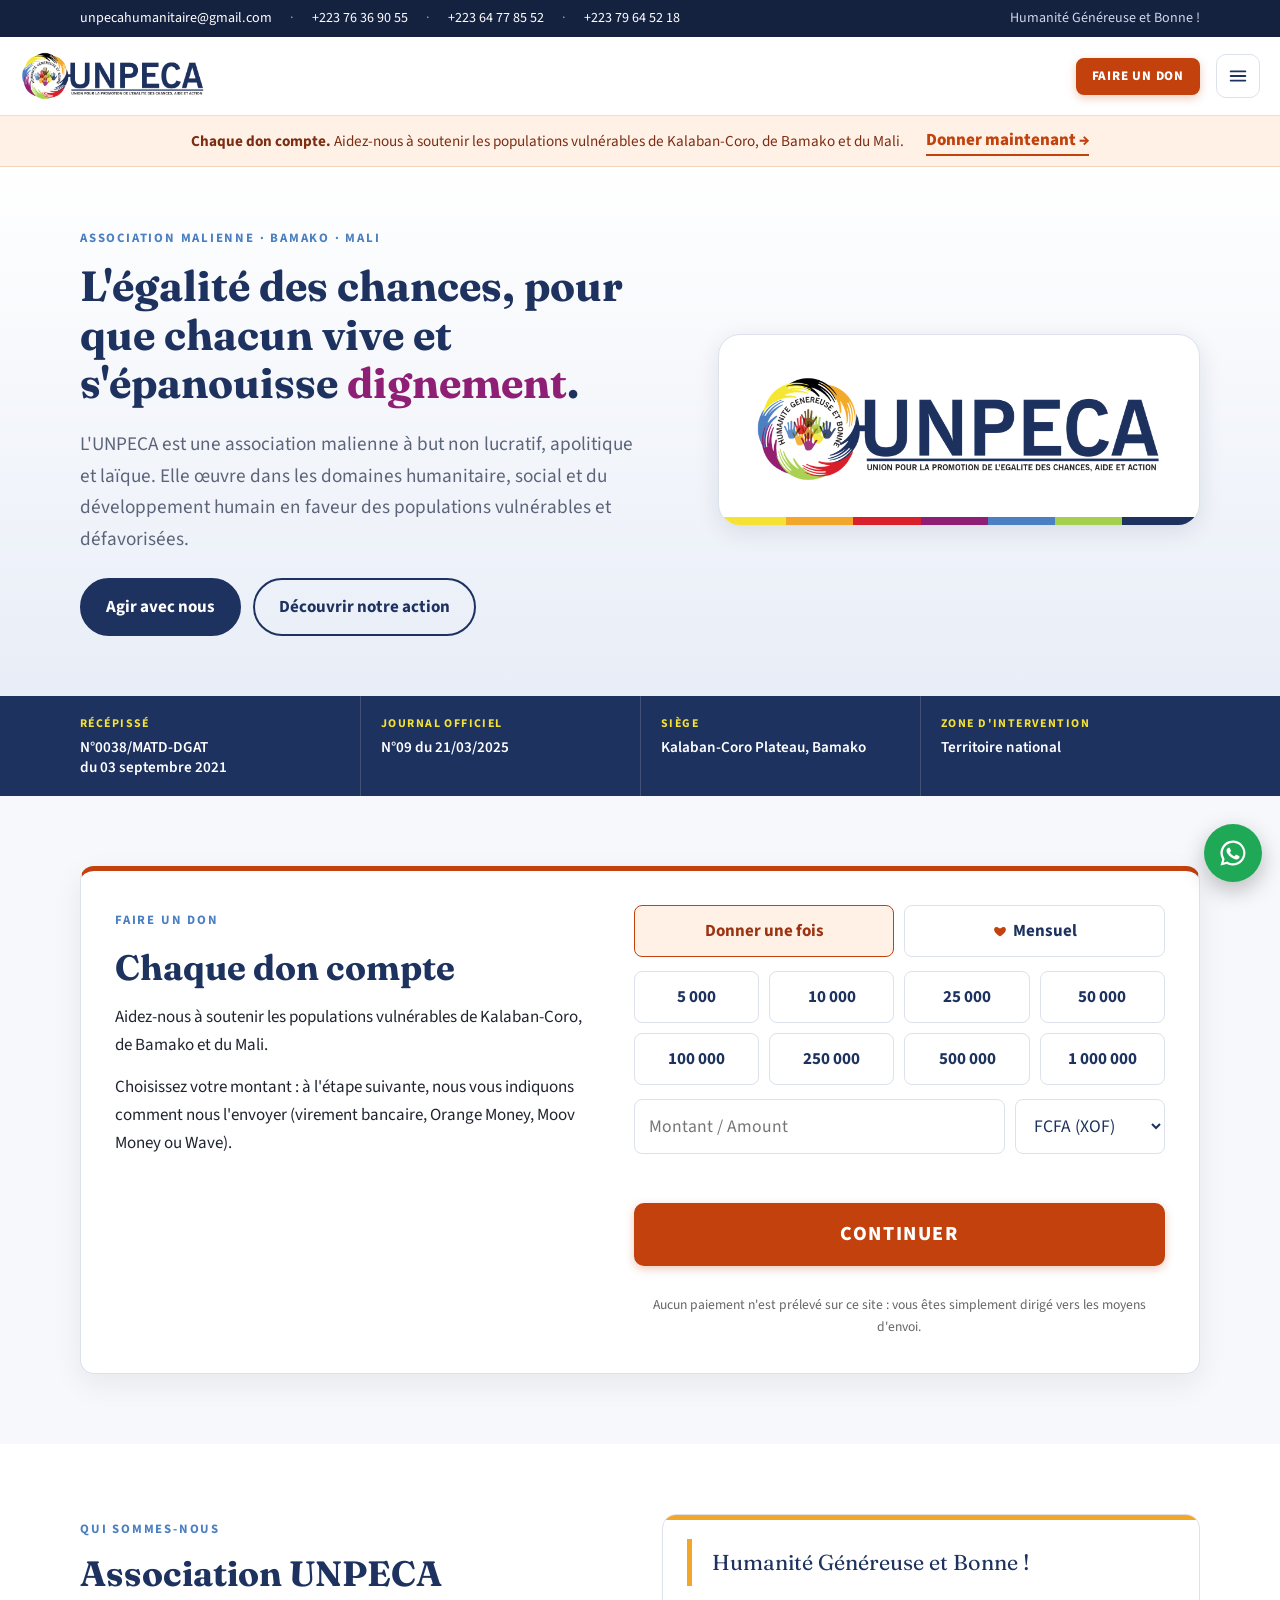
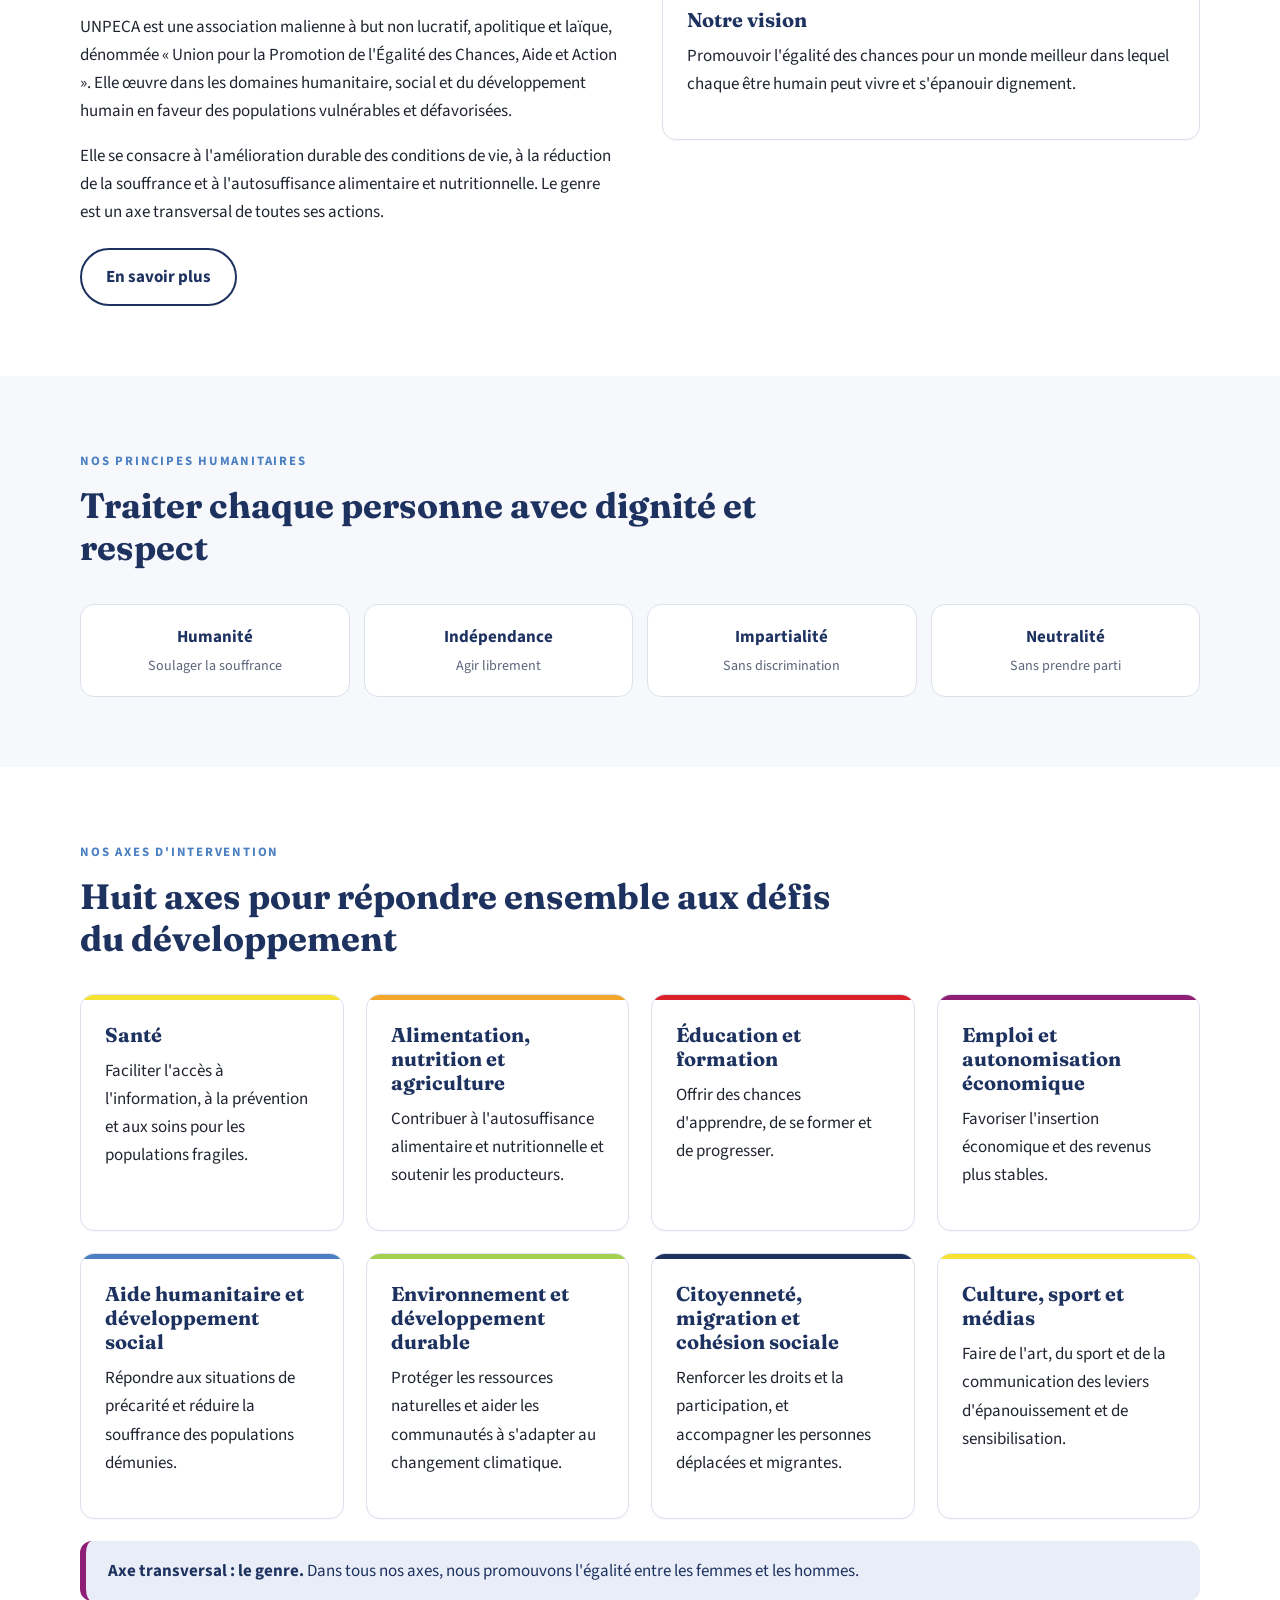
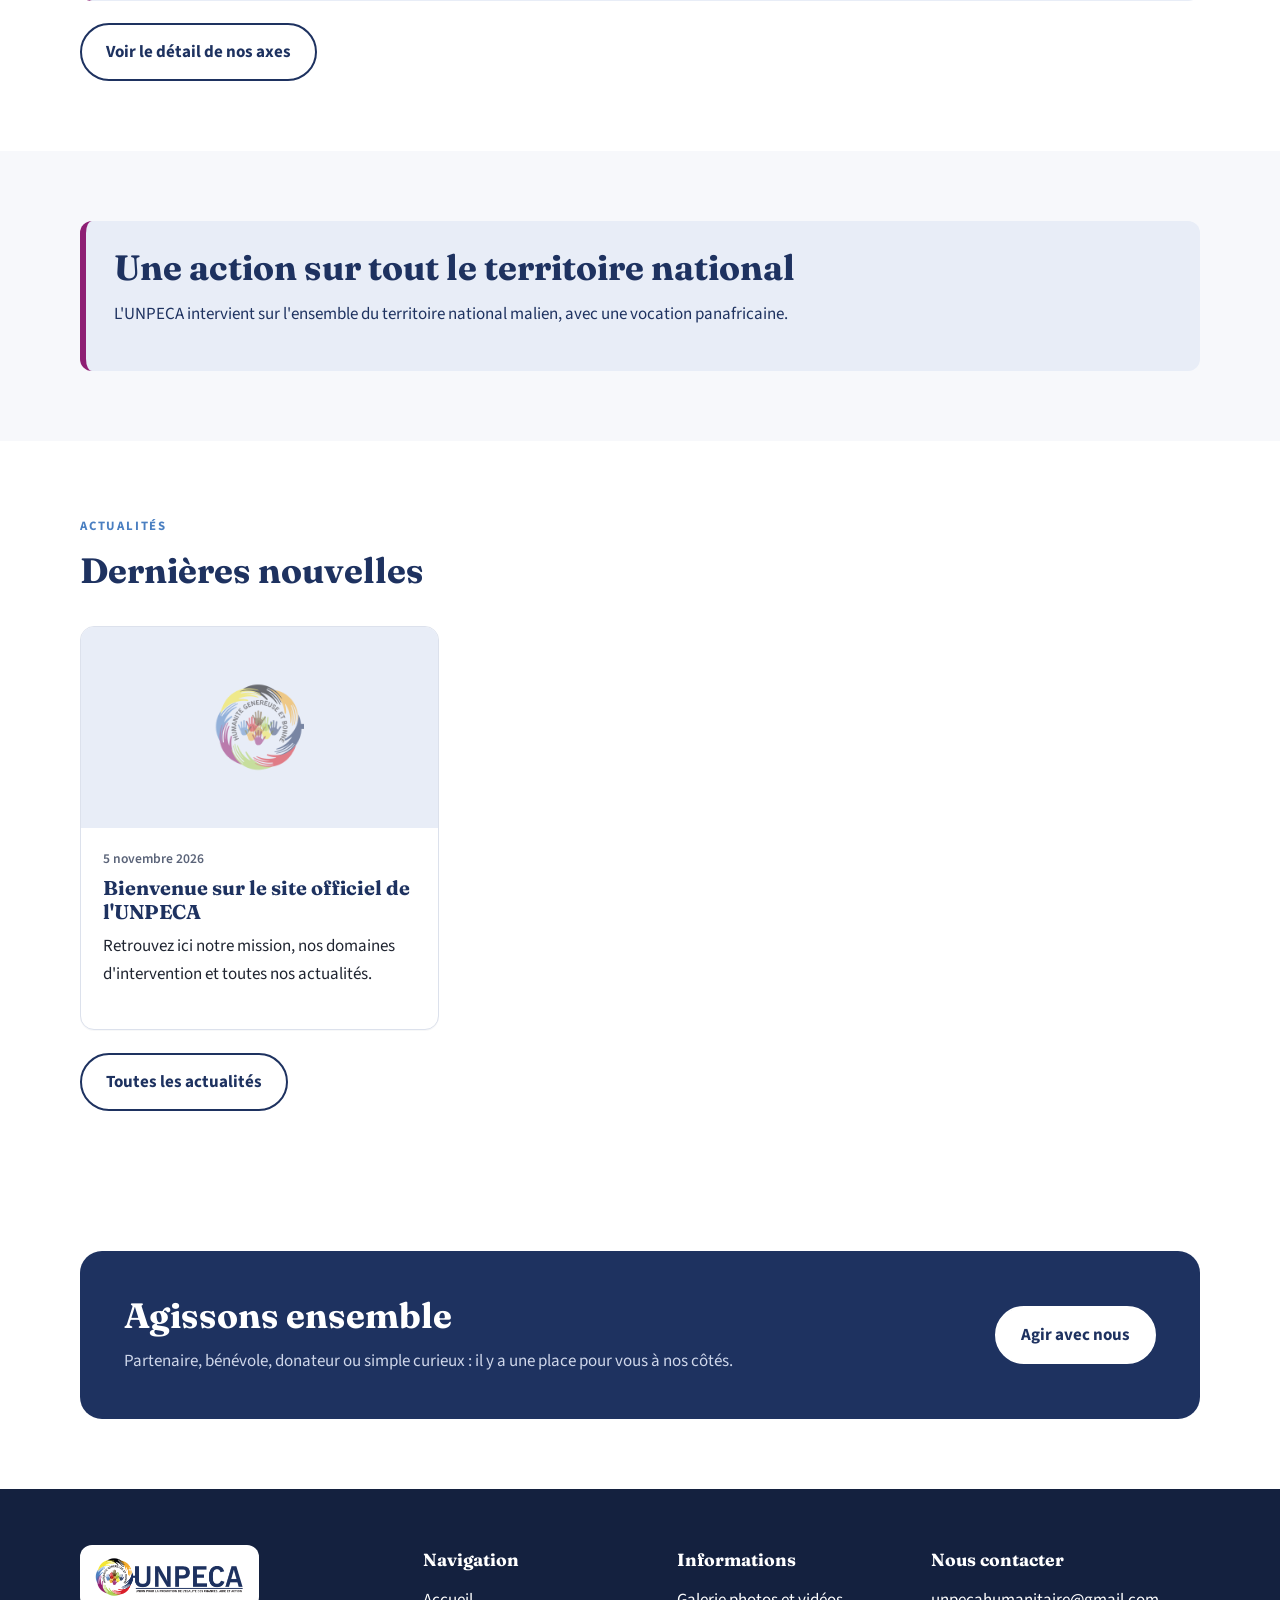
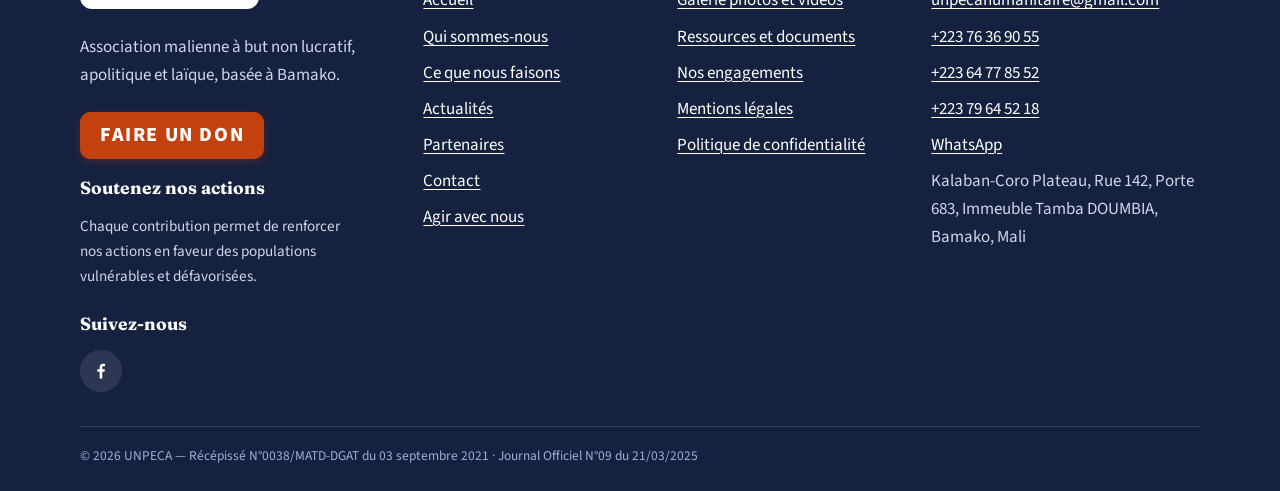
==== commit 4036b447: "Add files via upload" ====
--- a/index.html
+++ b/index.html
@@ -46,9 +46,10 @@
 <main id="contenu">
 
 
+<div class="don-band"><div class="wrap"><p><strong><span class="fr">Chaque don compte.</span><span class="en">Every donation counts.</span></strong> <span class="fr">Aidez-nous à soutenir les populations vulnérables de Kalaban-Coro, de Bamako et du Mali.</span><span class="en">Help us support vulnerable people in Kalaban-Coro, Bamako and across Mali.</span></p><a href="#don-rapide"><span class="fr">Donner maintenant →</span><span class="en">Donate now →</span></a></div></div>
 <section class="hero"><div class="wrap">
   <div class="hero-text">
-    <span class="eyebrow"><span class="fr">Association malienne · Bamako</span><span class="en">Malian association · Bamako</span></span>
+    <span class="eyebrow"><span class="fr">Association malienne · Bamako · MALI</span><span class="en">Malian association · Bamako · MALI</span></span>
     <h1><span class="fr">L'égalité des chances, pour que chacun vive et s'épanouisse <span class="accent">dignement</span>.</span><span class="en">Equal opportunities, so that everyone can live and flourish <span class="accent">with dignity</span>.</span></h1>
     <p class="fr lead">L'UNPECA est une association malienne à but non lucratif, apolitique et laïque. Elle œuvre dans les domaines humanitaire, social et du développement humain en faveur des populations vulnérables et défavorisées.</p><p class="en lead">UNPECA is a Malian non-profit, non-political and secular association. It works in the humanitarian, social and human development fields for the benefit of vulnerable and disadvantaged populations.</p>
     <div class="btn-row">
@@ -69,6 +70,35 @@
   <div class="it"><small><span class="fr">Journal Officiel</span><span class="en">Official Gazette</span></small><b>N°09 <span class="fr">du</span><span class="en">of</span> 21/03/2025</b></div>
   <div class="it"><small><span class="fr">Siège</span><span class="en">Headquarters</span></small><b>Kalaban-Coro Plateau, Bamako</b></div>
   <div class="it"><small><span class="fr">Zone d'intervention</span><span class="en">Area of operation</span></small><b><span class="fr">Territoire national</span><span class="en">National territory</span></b></div>
+</div></section>
+
+<section class="block alt" id="don-rapide"><div class="wrap">
+  <div class="don-card">
+    <div class="don-intro">
+      <span class="eyebrow"><span class="fr">Faire un don</span><span class="en">Make a donation</span></span>
+      <h2><span class="fr">Chaque don compte</span><span class="en">Every donation counts</span></h2>
+      <p class="fr">Aidez-nous à soutenir les populations vulnérables de Kalaban-Coro, de Bamako et du Mali.</p><p class="en">Help us support vulnerable people in Kalaban-Coro, Bamako and across Mali.</p>
+      <p class="fr">Choisissez votre montant : à l'étape suivante, nous vous indiquons comment nous l'envoyer (virement bancaire, Orange Money, Moov Money ou Wave).</p><p class="en">Choose your amount: on the next step, we show you how to send it (bank transfer, Orange Money, Moov Money or Wave).</p>
+    </div>
+    <form class="don-form" novalidate>
+      <fieldset class="don-freq">
+        <legend class="sr-only"><span class="fr">Fréquence du don</span><span class="en">Donation frequency</span></legend>
+        <label><input type="radio" name="freq" value="once" checked><span><span class="fr">Donner une fois</span><span class="en">Give once</span></span></label>
+        <label><input type="radio" name="freq" value="monthly"><span><svg class="hsm" viewBox="0 0 24 24" aria-hidden="true"><path fill="currentColor" d="M12 21s-7.5-4.6-9.6-9.2C.9 8.4 2.7 5 6 5c2 0 3.4 1.1 4 2.2h4C14.600 6.100 16 5 18 5c3.300 0 5.100 3.400 3.600 6.800C19.500 16.400 12 21 12 21z"/></svg><span class="fr">Mensuel</span><span class="en">Monthly</span></span></label>
+      </fieldset>
+      <div class="don-amounts" role="group" aria-label="FCFA"><button type="button" class="don-chip" data-amount="5000">5 000</button><button type="button" class="don-chip" data-amount="10000">10 000</button><button type="button" class="don-chip" data-amount="25000">25 000</button><button type="button" class="don-chip" data-amount="50000">50 000</button><button type="button" class="don-chip" data-amount="100000">100 000</button><button type="button" class="don-chip" data-amount="250000">250 000</button><button type="button" class="don-chip" data-amount="500000">500 000</button><button type="button" class="don-chip" data-amount="1000000">1 000 000</button></div>
+      <div class="don-free">
+        <label class="sr-only" for="don-amount"><span class="fr">Autre montant</span><span class="en">Other amount</span></label>
+        <input id="don-amount" type="text" inputmode="decimal" autocomplete="off" placeholder="Montant / Amount">
+        <label class="sr-only" for="don-cur"><span class="fr">Devise</span><span class="en">Currency</span></label>
+        <select id="don-cur"><option value="XOF">FCFA (XOF)</option><option value="USD">USD ($)</option><option value="EUR">EUR (&euro;)</option></select>
+      </div>
+      <p class="don-eq" id="don-eq" aria-live="polite"></p>
+      <p class="don-err" id="don-err" role="alert" hidden><span class="fr">Merci d'indiquer un montant valide.</span><span class="en">Please enter a valid amount.</span></p>
+      <button class="btn-don btn-don-lg don-go" type="submit"><span class="fr">Continuer</span><span class="en">Continue</span></button>
+      <p class="don-note"><span class="fr">Aucun paiement n'est prélevé sur ce site : vous êtes simplement dirigé vers les moyens d'envoi.</span><span class="en">No payment is taken on this site: you are simply directed to the ways of sending your gift.</span></p>
+    </form>
+  </div>
 </div></section>
 
 <section class="block"><div class="wrap split">
--- a/css/style.css
+++ b/css/style.css
@@ -287,3 +287,46 @@
 .btn-don-nav{margin-left:6px}
 .lang{margin-left:6px}
 .btn-don-lg{font-size:1.25rem;padding:18px 40px;border-radius:10px;letter-spacing:.08em}
+
+/* ---------- Bandeau et bloc de don rapide ---------- */
+.sr-only{position:absolute;width:1px;height:1px;padding:0;margin:-1px;overflow:hidden;clip:rect(0,0,0,0);white-space:nowrap;border:0}
+.don-band{background:#FFF1E6;border-bottom:1px solid #F3D3BA;color:#7C2D12}
+.don-band .wrap{display:flex;gap:6px 22px;align-items:center;justify-content:center;flex-wrap:wrap;padding-top:10px;padding-bottom:10px}
+.don-band p{margin:0;font-size:.95rem}
+.don-band a{color:#C2410C;font-weight:800;text-decoration:none;white-space:nowrap;border-bottom:2px solid currentColor}
+.don-band a:hover{color:#9A3412}
+.don-card{display:grid;grid-template-columns:1fr 1.1fr;gap:36px;align-items:start;background:#fff;border:1px solid var(--line);border-top:5px solid var(--don);border-radius:var(--radius);padding:34px;box-shadow:0 10px 30px rgba(20,33,63,.07)}
+.don-intro h2{margin:.1em 0 .4em}
+.don-intro p{margin:0 0 .8em}
+.don-form{display:flex;flex-direction:column;gap:14px}
+.don-freq{display:grid;grid-template-columns:1fr 1fr;gap:10px;border:0;margin:0;padding:0}
+.don-freq label{cursor:pointer}
+.don-freq input{position:absolute;opacity:0;pointer-events:none}
+.don-freq label>span{display:flex;align-items:center;justify-content:center;gap:6px;border:1.5px solid var(--line);border-radius:8px;padding:11px 10px;font-weight:700;background:#fff;color:var(--navy);transition:border-color .15s,background .15s}
+.don-freq input:checked+span{border-color:var(--don);background:#FFF1E6;color:var(--don-dark)}
+.don-freq input:focus-visible+span{outline:3px solid var(--blue);outline-offset:2px}
+.don-freq .hsm{width:14px;height:14px;color:var(--don)}
+.don-amounts{display:grid;grid-template-columns:repeat(4,1fr);gap:10px}
+.don-chip{font:inherit;font-weight:700;border:1.5px solid var(--line);border-radius:8px;background:#fff;color:var(--navy);padding:11px 4px;cursor:pointer;transition:border-color .15s,background .15s}
+.don-chip:hover{border-color:var(--don)}
+.don-chip[aria-pressed="true"]{border-color:var(--don);background:#FFF1E6;color:var(--don-dark)}
+.don-chip:focus-visible,.don-free input:focus-visible,.don-free select:focus-visible{outline:3px solid var(--blue);outline-offset:2px}
+.don-free{display:grid;grid-template-columns:1fr 150px;gap:10px}
+.don-free input,.don-free select{font:inherit;font-size:1.1rem;border:1.5px solid var(--line);border-radius:8px;padding:12px 14px;background:#fff;color:var(--navy);min-width:0}
+.don-eq{margin:-4px 0 0;min-height:1.3em;font-size:.92rem;color:#555}
+.don-err{margin:-4px 0 0;color:#B91C1C;font-weight:700;font-size:.92rem}
+.don-go{width:100%;border:2px solid var(--don);cursor:pointer}
+.don-note{margin:0;font-size:.85rem;color:#666;text-align:center}
+.don-recap{background:#FFF1E6;border:1px solid #F3D3BA;border-left:5px solid var(--don);border-radius:10px;padding:16px 20px;margin:0 0 26px;color:#7C2D12}
+.don-recap-main{margin:0 0 4px;font-size:1.2rem;font-weight:700}
+.don-recap-note{margin:0 0 8px;font-size:.95rem}
+.don-recap-note:empty{display:none}
+.don-recap-edit{font-weight:700;color:var(--don-dark);font-size:.9rem}
+@media (max-width:860px){
+  .don-card{grid-template-columns:1fr;gap:22px;padding:24px 20px}
+}
+@media (max-width:420px){
+  .don-amounts{grid-template-columns:repeat(2,1fr)}
+  .don-free{grid-template-columns:1fr 132px}
+  .don-free input,.don-free select{padding:12px 8px;font-size:1rem}
+}
